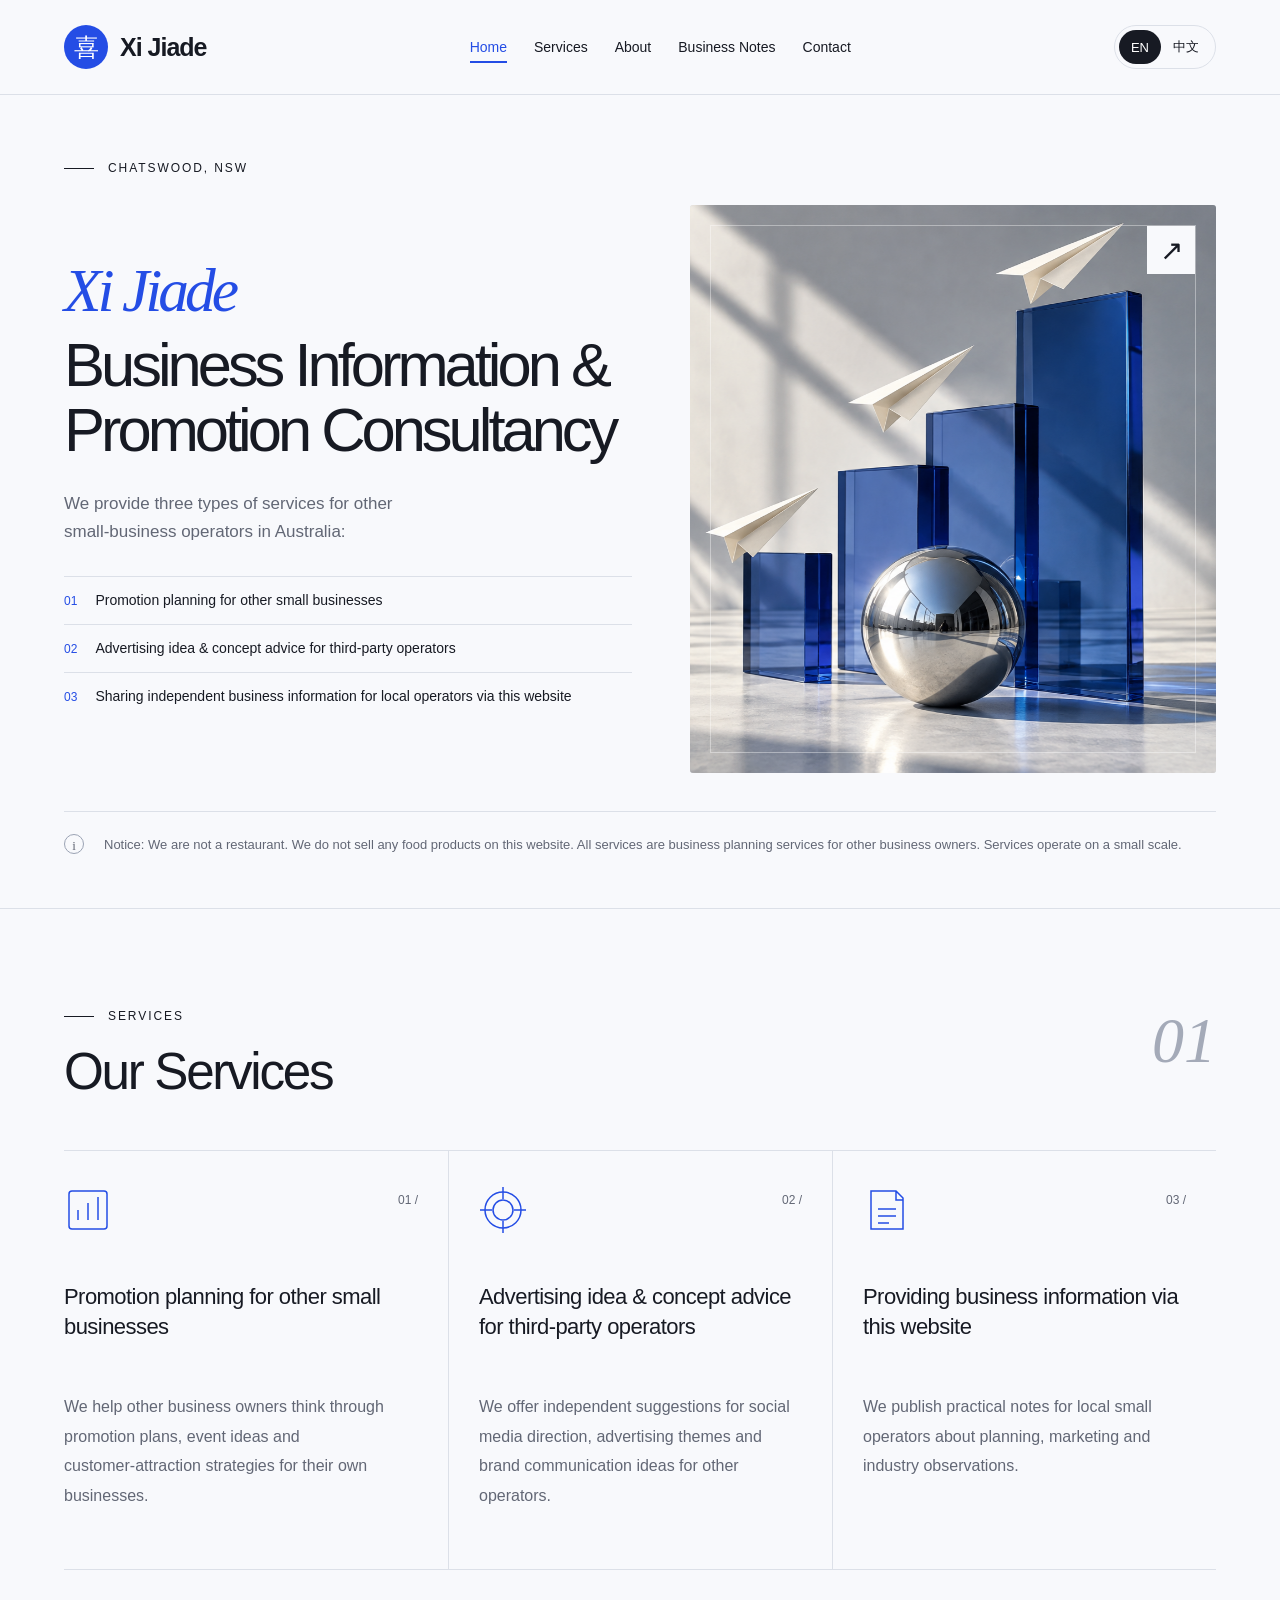
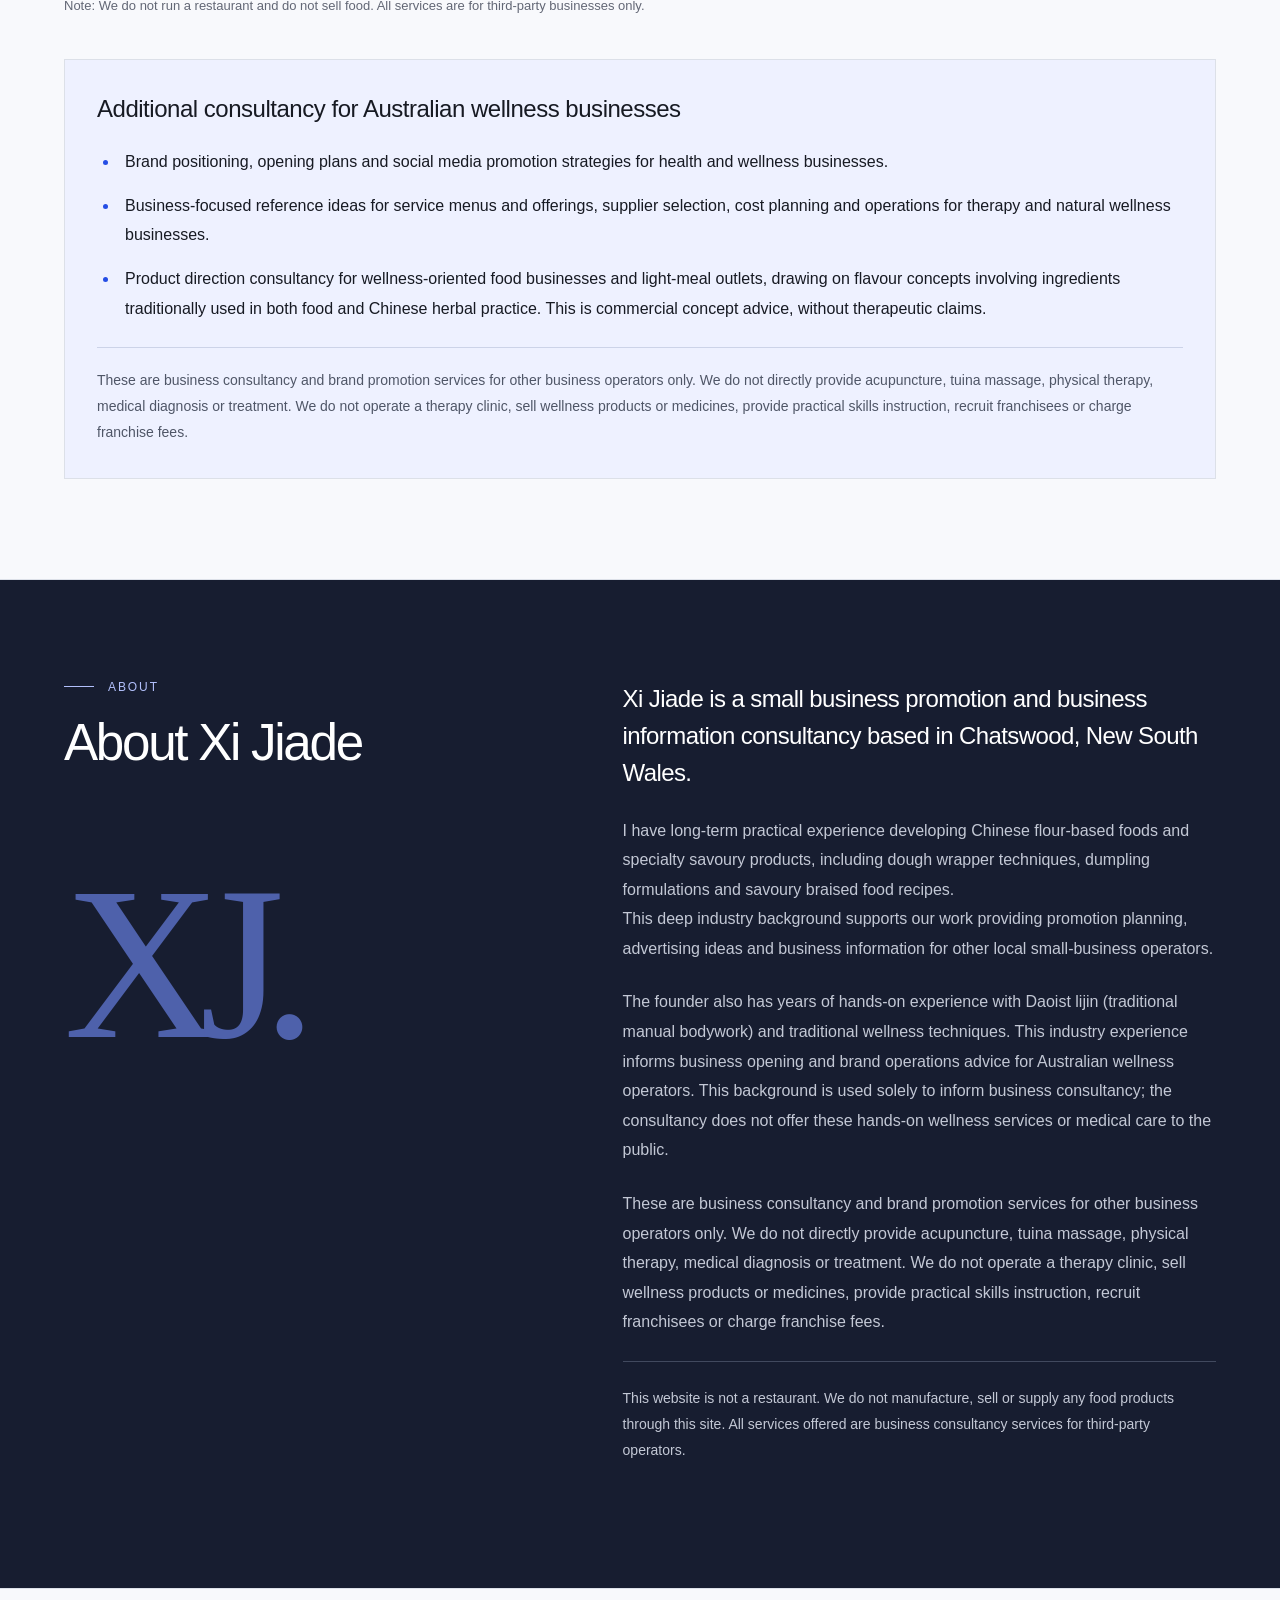
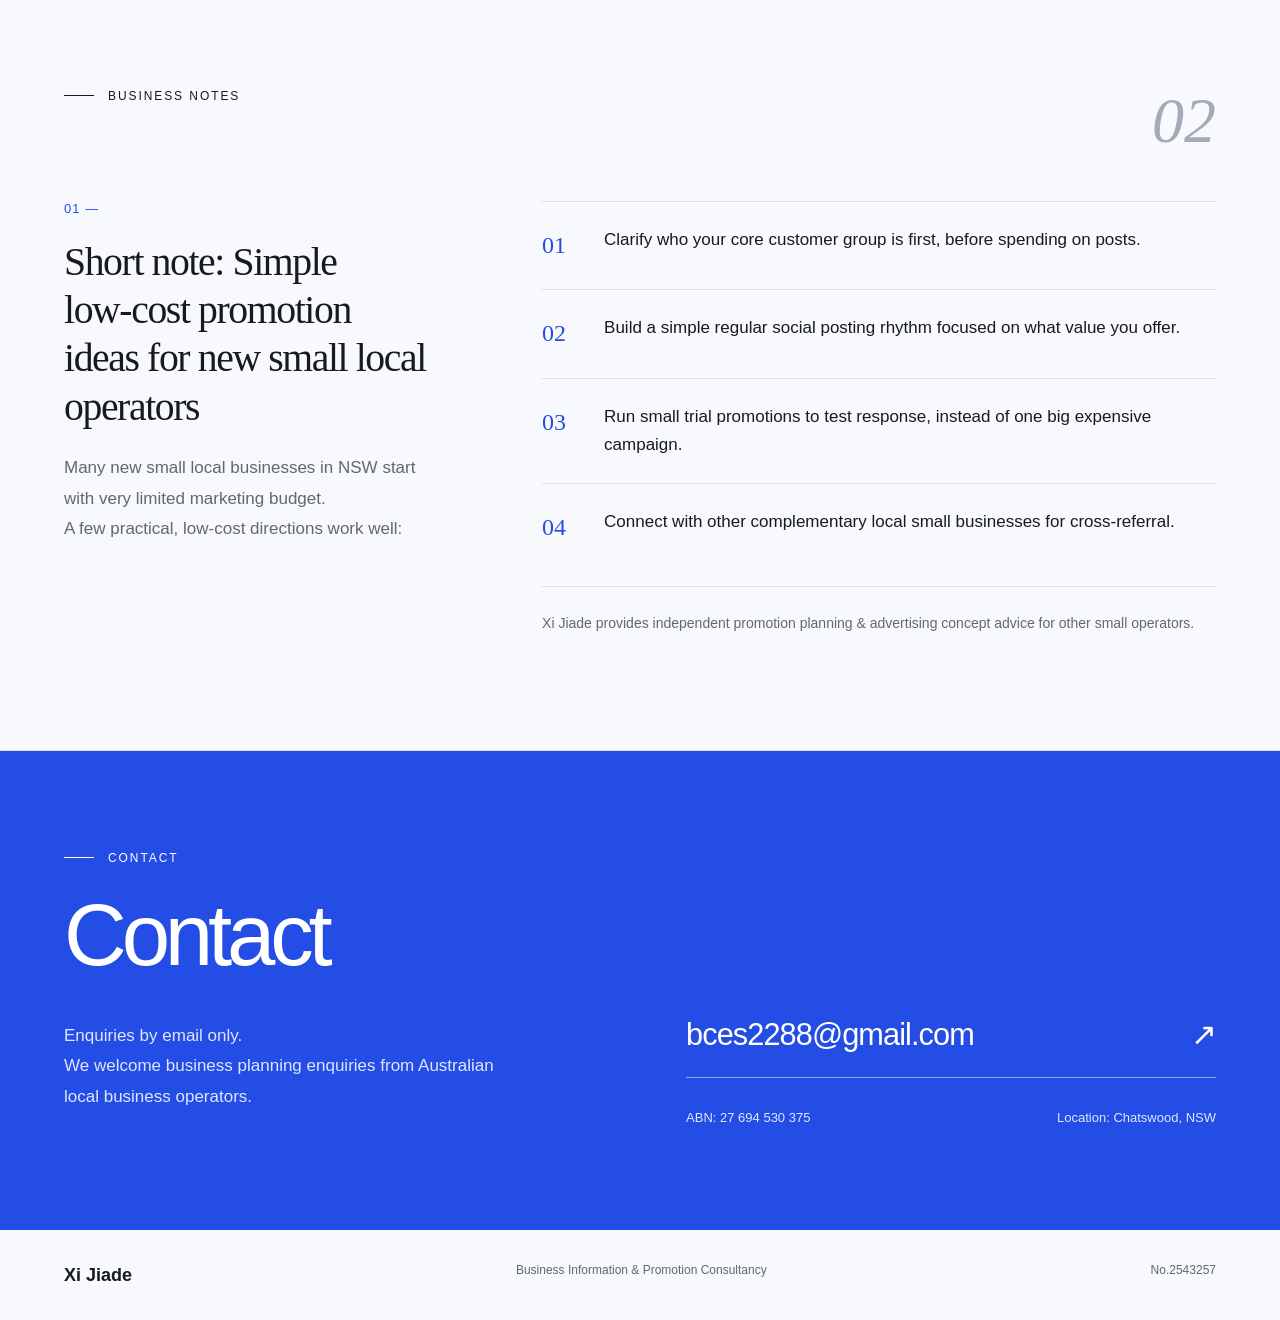
==== index.html @ ca422841 "update" ====
<!DOCTYPE html>
<!-- Image generated with the built-in imagegen tool. Final prompt: Use case: stylized-concept. Asset type: editorial hero image for an independent small-business promotion and information consultancy website. Create a sophisticated photorealistic architectural still life of tall translucent cobalt-blue glass rectangular panels, one polished chrome sphere and ivory paper planes forming a sculptural ascending composition on a light cool-gray studio floor. Strong directional afternoon sunlight, soft architectural shadows, tactile paper, crisp glass refractions. Restrained cobalt, silver and white palette. Landscape 3:2 composition, sculpture concentrated centrally with generous breathing room. Premium contemporary design consultancy editorial photography. No words, lettering, logos, food, kitchen items, people, charts, or interface elements. -->
<html lang="en"><head><meta charset="UTF-8"><meta name="viewport" content="width=device-width, initial-scale=1"><meta name="theme-color" content="#244de5"><meta name="description" content="Xi Jiade Business Information & Promotion Consultancy"><title>喜家德｜Business Information & Promotion Consultancy</title><link rel="icon" href="data:image/svg+xml,%3Csvg xmlns='http://www.w3.org/2000/svg' viewBox='0 0 64 64'%3E%3Crect width='64' height='64' rx='14' fill='%23244de5'/%3E%3Cpath d='m18 18 28 28m0-28L18 46' stroke='white' stroke-width='7'/%3E%3C/svg%3E"><style>
:root{--blue:#244de5;--ink:#171a23;--muted:#626775;--line:#dce0e8;--paper:#f8f9fc}*{box-sizing:border-box}html{scroll-behavior:smooth;scroll-padding-top:110px}body{margin:0;background:var(--paper);color:var(--ink);font-family:Arial,'PingFang SC','Microsoft YaHei',sans-serif;-webkit-font-smoothing:antialiased}a{color:inherit;text-decoration:none}button{font:inherit;cursor:pointer}button,a{-webkit-tap-highlight-color:transparent}a:focus-visible,button:focus-visible{outline:3px solid #8199ff;outline-offset:5px}button{color:inherit}::selection{background:#c9d4ff}header{position:sticky;top:0;z-index:20;background:rgba(248,249,252,.94);backdrop-filter:blur(18px);border-bottom:1px solid var(--line)}.nav-wrap{max-width:1440px;margin:auto;min-height:94px;padding:18px 5%;display:flex;align-items:center;justify-content:space-between;gap:24px}.brand{display:flex;align-items:center;gap:12px}.brand-mark{display:grid;place-items:center;width:44px;height:44px;background:var(--blue);color:white;font-size:25px;border-radius:50%;font-family:serif}.brand-name{font-size:25px;letter-spacing:-1px;font-weight:700;white-space:nowrap}.nav-links{display:flex;gap:27px;align-items:center}.nav-links a{font-size:14px;padding:10px 0;position:relative}.nav-links a:after{content:'';height:2px;background:var(--blue);position:absolute;bottom:2px;left:0;width:0;transition:width .25s}.nav-links a:hover:after,.nav-links a[aria-current]:after{width:100%}.nav-links a[aria-current]{color:var(--blue)}.language{display:flex;border:1px solid var(--line);border-radius:30px;padding:4px;flex-shrink:0}.language button{border:0;border-radius:24px;padding:8px 12px;background:transparent;font-size:13px}.language button[aria-pressed=true]{background:var(--ink);color:white}.menu{display:none;background:none;border:1px solid var(--line);border-radius:50%;width:42px;height:42px}.wrap{max-width:1440px;margin:auto;padding:0 5%}.eyebrow{font-size:12px;letter-spacing:.16em;text-transform:uppercase;display:flex;align-items:center;gap:14px}.eyebrow:before{content:'';width:30px;height:1px;background:currentColor}.hero{padding-top:66px;padding-bottom:52px}.hero-grid{display:grid;grid-template-columns:1.08fr 1fr;align-items:center;gap:5%;margin-top:30px}.hero h1{font-size:clamp(40px,4.8vw,72px);line-height:1.06;font-weight:400;letter-spacing:-.065em;margin:0 0 28px}.hero h1 .name{display:block;color:var(--blue);font-family:Georgia,serif;font-style:italic;margin-bottom:8px}.hero-intro{max-width:410px;color:var(--muted);font-size:17px;line-height:1.65}.hero-art{position:relative;overflow:hidden;border-radius:3px;background:#dce1e8;aspect-ratio:1/1.08}.hero-art img{width:100%;height:100%;object-fit:cover;animation:art-in 1.5s ease-out both}.art-corner{position:absolute;inset:20px;pointer-events:none;border:1px solid #ffffff60}.art-corner:after{content:'↗';position:absolute;right:0;top:0;background:var(--paper);width:48px;height:48px;display:grid;place-items:center;font-size:28px}.hero-list{padding:0;margin:30px 0 0;list-style:none;counter-reset:services}.hero-list li{counter-increment:services;padding:13px 0;display:flex;gap:18px;align-items:baseline;border-top:1px solid var(--line);font-size:14px;line-height:1.5}.hero-list li:before{content:'0' counter(services);font-size:12px;color:var(--blue)}.notice{margin-top:38px;display:grid;grid-template-columns:28px 1fr;gap:12px;border-top:1px solid var(--line);padding-top:22px;color:var(--muted);font-size:13px;line-height:1.7}.notice-icon{border:1px solid #9ba3b4;border-radius:50%;width:20px;height:20px;display:grid;place-items:center;font-family:Georgia,serif}.notice p{margin:0}.section{padding-top:100px;padding-bottom:100px;border-top:1px solid var(--line)}.section-heading{display:flex;justify-content:space-between;align-items:flex-start;gap:30px;margin-bottom:48px}h2{font-size:clamp(36px,4vw,58px);font-weight:400;letter-spacing:-.045em;line-height:1.15;margin:20px 0 0}.section-number{color:#a4aab8;font-family:Georgia,serif;font-size:64px;font-style:italic;line-height:1}.services-grid{display:grid;grid-template-columns:repeat(3,1fr);border-top:1px solid var(--line);border-bottom:1px solid var(--line)}.service{padding:35px 30px 42px 0;position:relative;transition:background .3s,transform .3s}.service+.service{padding-left:30px;border-left:1px solid var(--line)}.service:hover{background:#eef1ff;transform:translateY(-5px)}.service-icon{width:48px;height:48px;color:var(--blue);margin-bottom:44px}.service h3{font-size:22px;line-height:1.35;letter-spacing:-.025em;font-weight:400;min-height:88px;margin:0 0 22px}.service p,.body-copy p{font-size:16px;line-height:1.85;color:var(--muted)}.service-index{position:absolute;right:30px;top:42px;font-size:12px;color:var(--muted)}.service-note{font-size:13px;line-height:1.7;color:var(--muted);margin:25px 0 0}.about{background:#171d30;color:white;overflow:hidden;position:relative}.about .wrap{position:relative}.about-grid{display:grid;grid-template-columns:.85fr 1.2fr;gap:12%}.about .eyebrow{color:#b2c0fb}.about .body-copy p{color:#c3c8d5;margin:0 0 24px}.about .body-copy p:first-child{font-size:24px;line-height:1.55;color:white;letter-spacing:-.025em}.about .section-number{color:#566180}.about-emblem{font-family:Georgia,serif;font-size:clamp(100px,17vw,240px);letter-spacing:-.1em;color:#738ffe;line-height:1.2;margin-top:60px;opacity:.6}.research{padding:24px;border:1px solid #48516c;margin:28px 0}.research ul{padding-left:20px;color:#d4daeb;line-height:2;font-size:16px}.research p{font-size:16px!important}.about .body-copy .disclaimer{font-size:14px;border-top:1px solid #41495e;padding-top:24px}.notes-grid{display:grid;grid-template-columns:.7fr 1.3fr;gap:10%}.note-label{color:var(--blue);font-size:13px;letter-spacing:.08em}.note-title{font-family:Georgia,'Songti SC',serif;font-size:clamp(30px,3.1vw,46px);line-height:1.22;letter-spacing:-.035em;margin:22px 0}.notes-intro{font-size:17px;line-height:1.8;color:var(--muted)}.steps{list-style:none;margin:0;padding:0;counter-reset:steps}.steps li{counter-increment:steps;display:grid;grid-template-columns:42px 1fr;gap:20px;padding:24px 0;border-top:1px solid var(--line);font-size:17px;line-height:1.65}.steps li:before{content:'0' counter(steps);font-family:Georgia,serif;color:var(--blue);font-size:24px}.note-end{font-size:14px;line-height:1.8;color:var(--muted);border-top:1px solid var(--line);padding-top:24px}.contact{background:var(--blue);color:white}.contact-grid{display:grid;grid-template-columns:1fr 1fr;gap:8%;align-items:end}.contact h2{font-size:clamp(50px,6.8vw,98px);letter-spacing:-.06em;margin-bottom:36px}.contact p{line-height:1.8;font-size:17px;max-width:450px;color:#e0e6ff}.email{display:flex;align-items:center;justify-content:space-between;gap:12px;border-bottom:1px solid #ffffff80;padding:24px 0;font-size:clamp(20px,2.4vw,35px);letter-spacing:-.03em}.email span{transition:transform .3s}.email:hover span{transform:translate(5px,-5px)}.contact-meta{display:flex;justify-content:space-between;gap:20px;margin-top:28px;font-size:13px;line-height:1.8;color:#e0e6ff}.footer{padding:30px 5%;max-width:1440px;margin:auto;display:flex;justify-content:space-between;gap:22px;font-size:12px;line-height:1.7;color:var(--muted)}.footer-brand{font-size:18px;font-weight:600;color:var(--ink)}.reveal{transition:opacity .8s,transform .8s}.reveal.pending{opacity:0;transform:translateY(25px)}[hidden]{display:none!important}.scroll-progress{position:fixed;top:0;left:0;height:3px;background:var(--blue);width:0;z-index:30}.zh h1{letter-spacing:-.04em;line-height:1.25}.zh h1 .name{font-family:inherit;font-style:normal}.zh .hero h1{font-size:clamp(38px,4.2vw,61px)}.zh h2{letter-spacing:0}.zh .service h3{min-height:60px}.zh .note-title{line-height:1.5}.zh .body-copy{line-height:2}@keyframes art-in{from{transform:scale(1.08);opacity:0}to{transform:scale(1);opacity:1}}@media(min-width:1500px){.hero{padding-top:80px}}@media(max-width:1000px){.nav-links{gap:16px}.nav-wrap{gap:15px}.hero-grid{gap:4%}.hero h1{font-size:48px}.service{padding-right:20px}.service+.service{padding-left:20px}.service h3{font-size:20px}.about-grid{gap:7%}.notes-grid{gap:6%}}@media(max-width:760px){html{scroll-padding-top:92px}.nav-wrap{min-height:78px;padding:16px 6%;gap:12px}.brand{margin-right:auto}.brand-name{font-size:22px}.brand-mark{width:36px;height:36px;font-size:22px}.menu{display:block}.nav-links{display:none;position:absolute;top:77px;left:0;right:0;background:var(--paper);padding:20px 6%;border-bottom:1px solid var(--line);flex-direction:column;align-items:stretch;gap:5px}.nav-links.open{display:flex}.nav-links a{font-size:17px;padding:12px 0}.language button{padding:7px 10px}.wrap{padding-left:6%;padding-right:6%}.hero{padding-top:38px}.hero-grid{grid-template-columns:1fr;gap:32px;margin-top:26px}.hero h1{font-size:clamp(40px,8.8vw,62px);max-width:600px}.hero-intro{max-width:100%}.hero-art{aspect-ratio:1.35}.hero-list{margin-top:24px}.notice{margin-top:25px}.section{padding-top:64px;padding-bottom:64px}.section-heading{margin-bottom:32px}.section-number{font-size:46px}.services-grid{grid-template-columns:1fr}.service,.service+.service{padding:26px 0;border-left:0}.service+.service{border-top:1px solid var(--line)}.service-icon{margin-bottom:24px}.service h3{min-height:0!important;margin-bottom:12px;max-width:90%;font-size:23px}.service p{margin-bottom:0}.service-index{right:4px;top:35px}.about-grid,.notes-grid,.contact-grid{grid-template-columns:1fr;gap:32px}.about-emblem{display:none}.about .body-copy p:first-child{font-size:21px}.note-title{max-width:520px}.contact h2{margin-bottom:22px}.contact-meta{flex-wrap:wrap}.email{font-size:clamp(21px,5.8vw,34px)}.footer{padding:24px 6%;flex-wrap:wrap}.zh .hero h1{font-size:clamp(37px,8vw,56px)}}@media(prefers-reduced-motion:reduce){html{scroll-behavior:auto}*,*:before,*:after{animation:none!important;transition:none!important}.reveal.pending{opacity:1;transform:none}}
.wellness-services{margin-top:42px;padding:32px;border:1px solid var(--line);background:#eef1ff}.wellness-services h3{font-size:24px;line-height:1.4;font-weight:400;margin:0 0 22px;letter-spacing:-.02em}.wellness-services ul{padding-left:22px;margin:0}.wellness-services li{font-size:16px;line-height:1.85;padding-left:6px;margin:0 0 14px}.wellness-services li::marker{color:var(--blue)}.wellness-scope{font-size:14px;line-height:1.85;color:#4f5667;border-top:1px solid #ccd3e8;padding-top:20px;margin:24px 0 0}@media(max-width:760px){.wellness-services{padding:24px 20px}.wellness-services h3{font-size:22px}}</style></head><body><div class="scroll-progress" aria-hidden="true"></div><header><div class="nav-wrap"><a class="brand" href="#home" aria-label="Xi Jiade"><span class="brand-mark" aria-hidden="true">喜</span><span class="brand-name" data-en="Xi Jiade" data-zh="喜家德">Xi Jiade</span></a><nav class="nav-links" aria-label="Main navigation"><a href="#home" data-en="Home" data-zh="首页" aria-current="page">Home</a><a href="#services" data-en="Services" data-zh="服务">Services</a><a href="#about" data-en="About" data-zh="关于我们">About</a><a href="#notes" data-en="Business Notes" data-zh="商业随笔">Business Notes</a><a href="#contact" data-en="Contact" data-zh="联系">Contact</a></nav><div class="language" aria-label="Language"><button type="button" data-lang="en" aria-pressed="true">EN</button><button type="button" data-lang="zh" aria-pressed="false">中文</button></div><button class="menu" type="button" aria-label="Menu" aria-expanded="false" aria-controls="main-nav">☰</button></div></header><main>
<section id="home" class="hero wrap"><div class="eyebrow" data-en="Chatswood, NSW" data-zh="新南威尔士州 · Chatswood">Chatswood, NSW</div><div class="hero-grid"><div><h1 data-copy="hero-title"><span class="name">Xi Jiade</span>Business Information &amp; Promotion Consultancy</h1><p class="hero-intro" data-en="We provide three types of services for other small‑business operators in Australia:" data-zh="我们面向澳洲本地商户提供商业咨询、品牌推广与开店运营规划，围绕以下三类服务展开：">We provide three types of services for other small‑business operators in Australia:</p><ol class="hero-list"><li data-en="Promotion planning for other small businesses" data-zh="商业咨询与门店落地规划">Promotion planning for other small businesses</li><li data-en="Advertising idea & concept advice for third‑party operators" data-zh="品牌包装推广与线上引流方案">Advertising idea &amp; concept advice for third‑party operators</li><li data-en="Sharing independent business information for local operators via this website" data-zh="独立商业资讯与供应链选型参考">Sharing independent business information for local operators via this website</li></ol></div><div class="hero-art"><img src="[data-uri]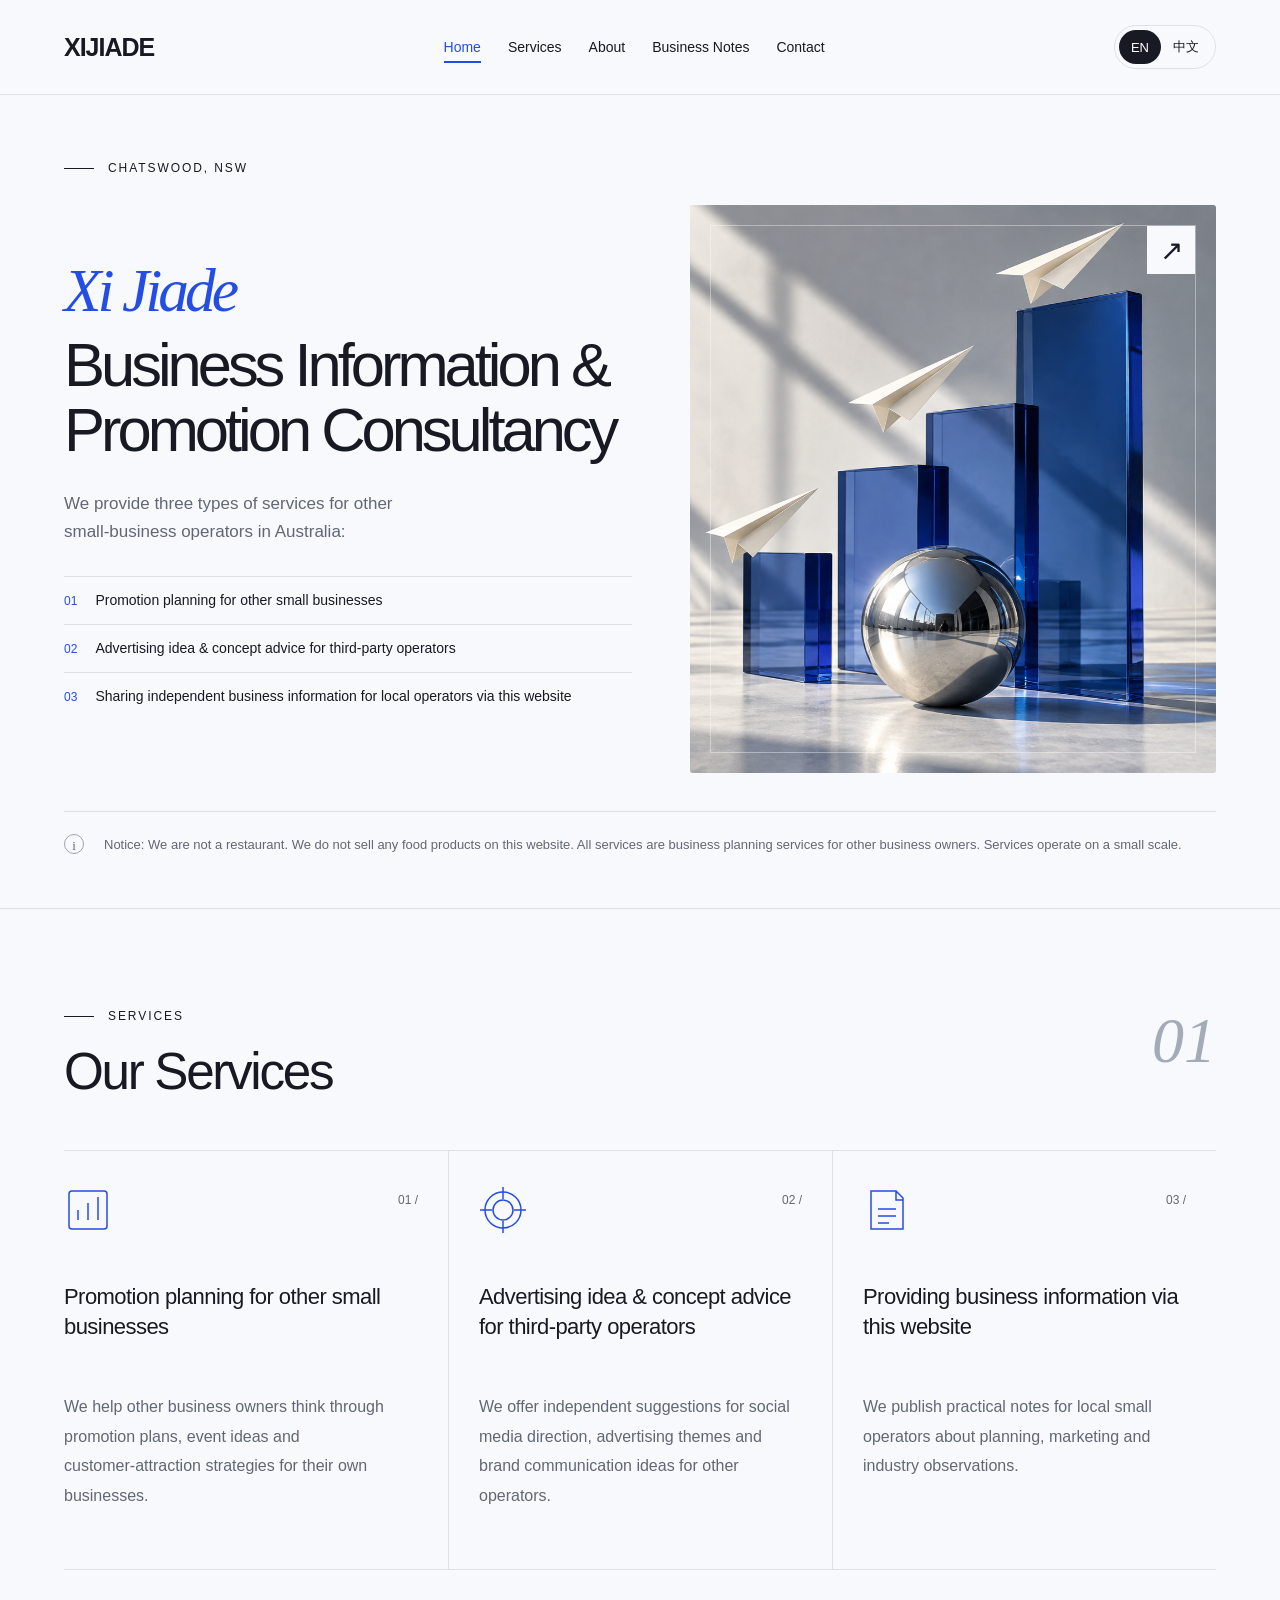
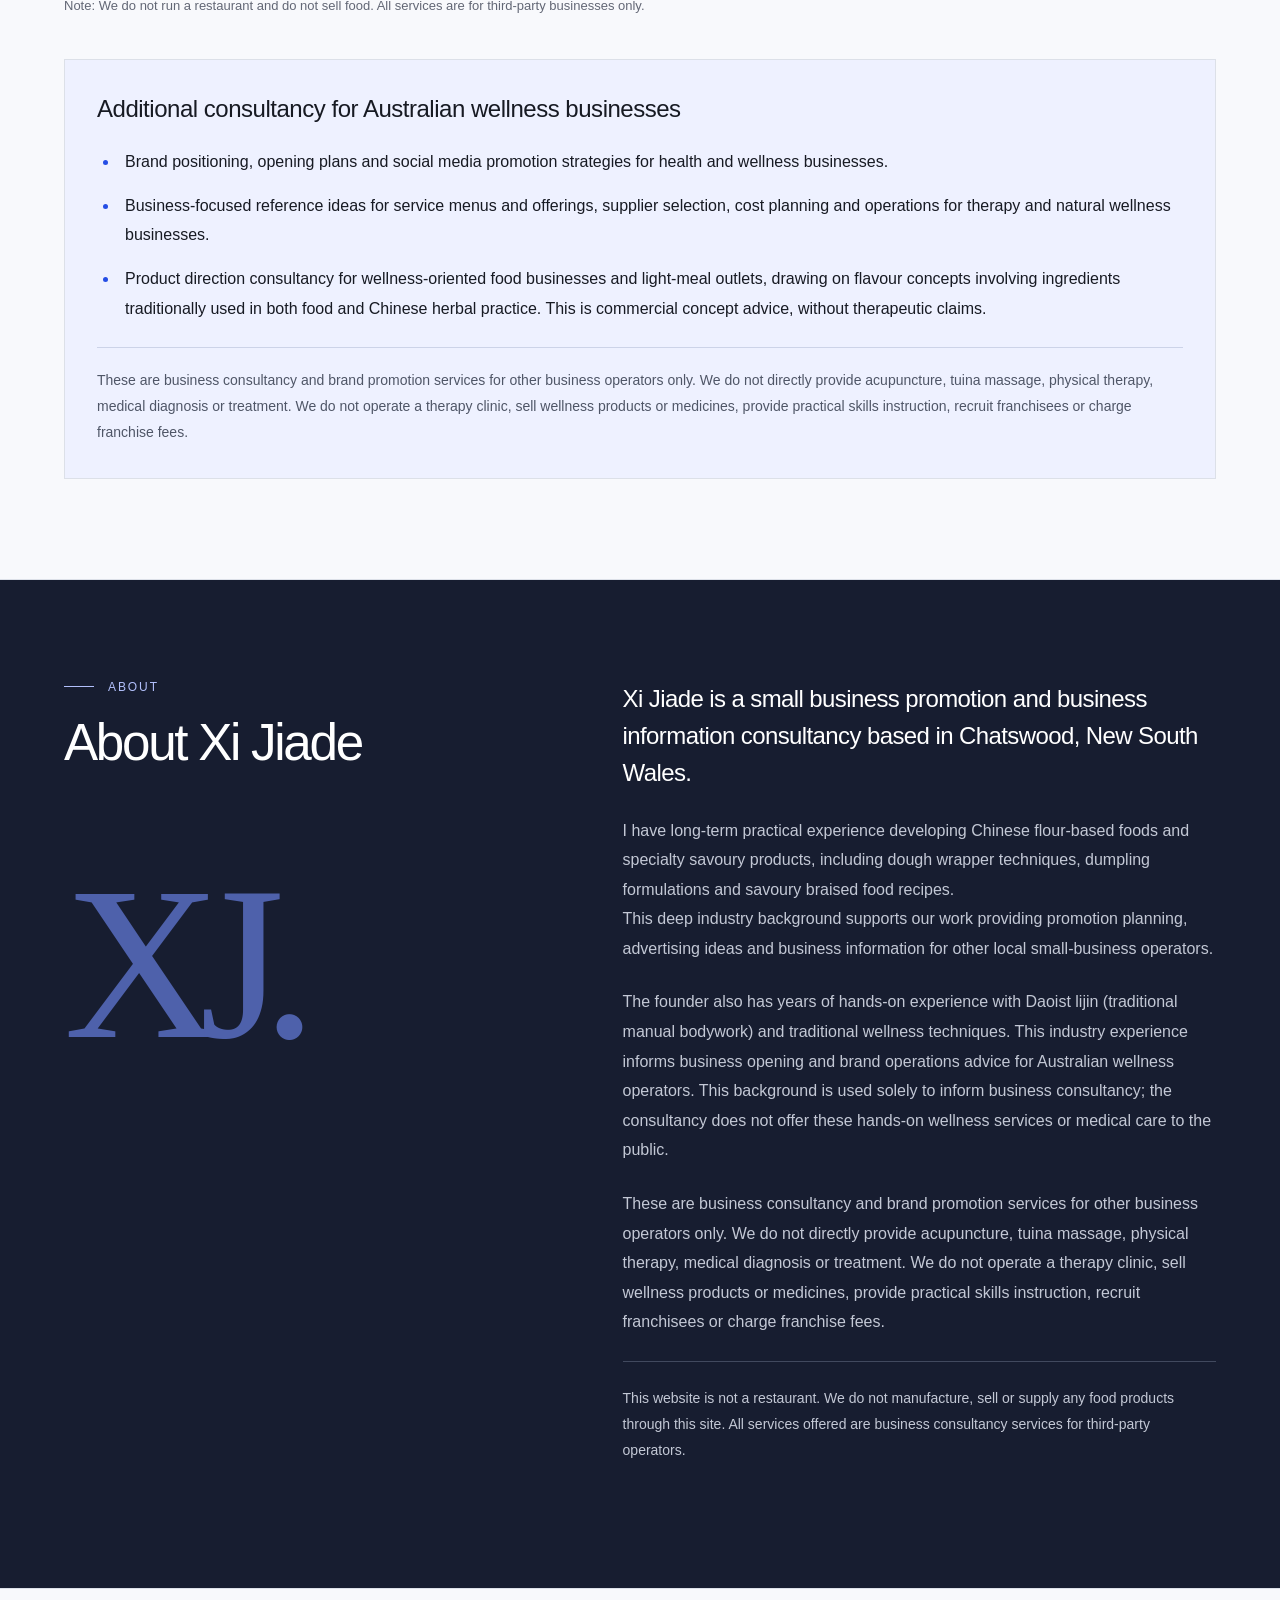
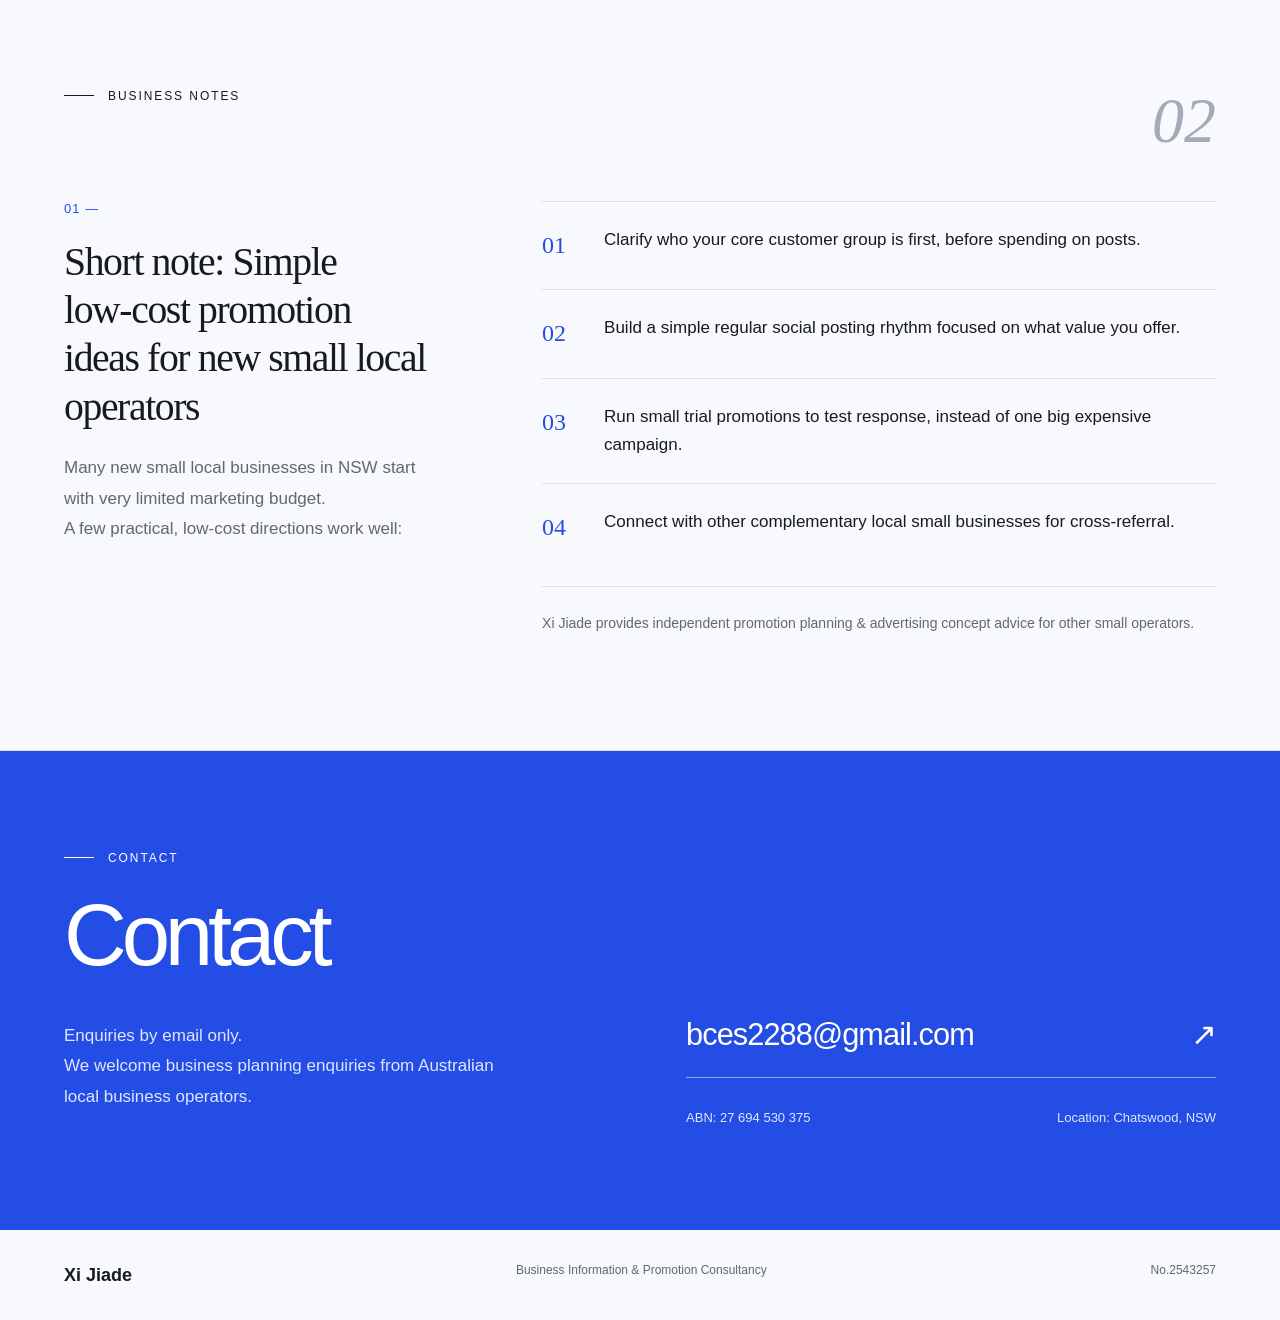
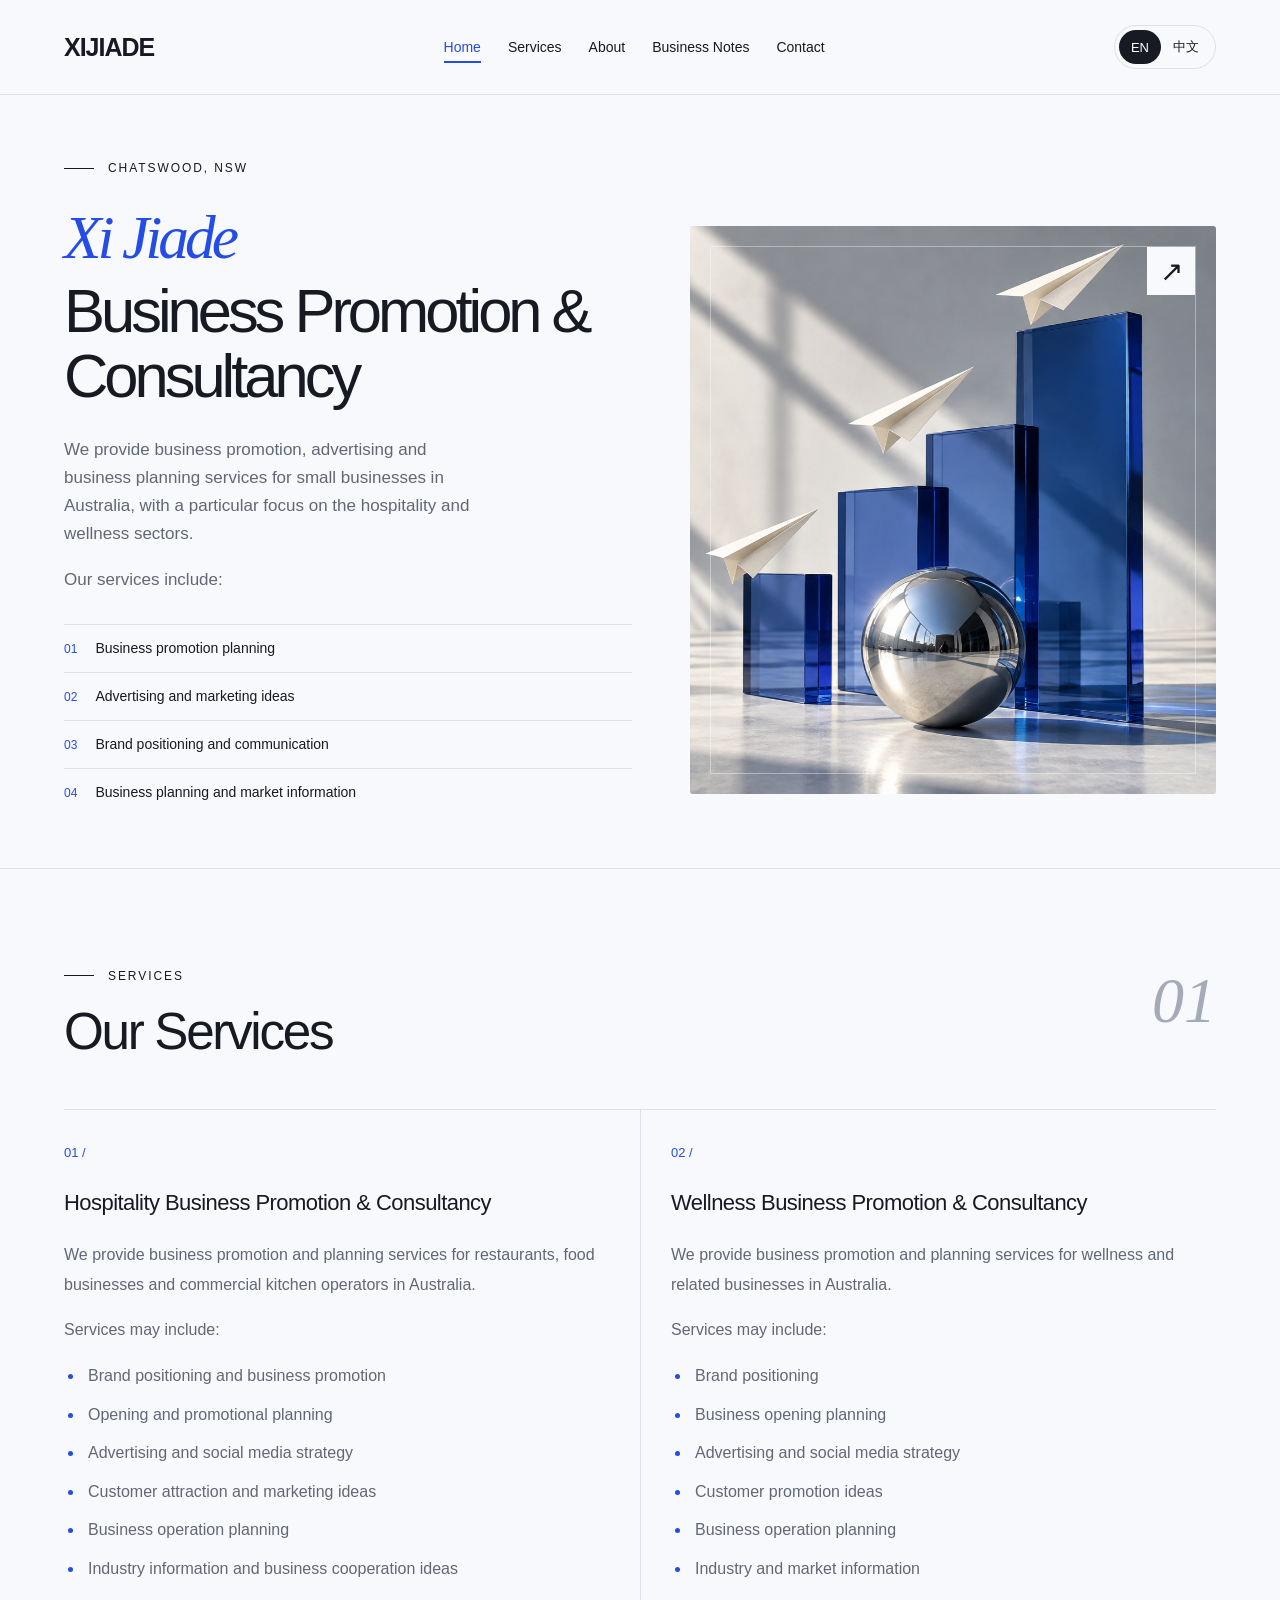
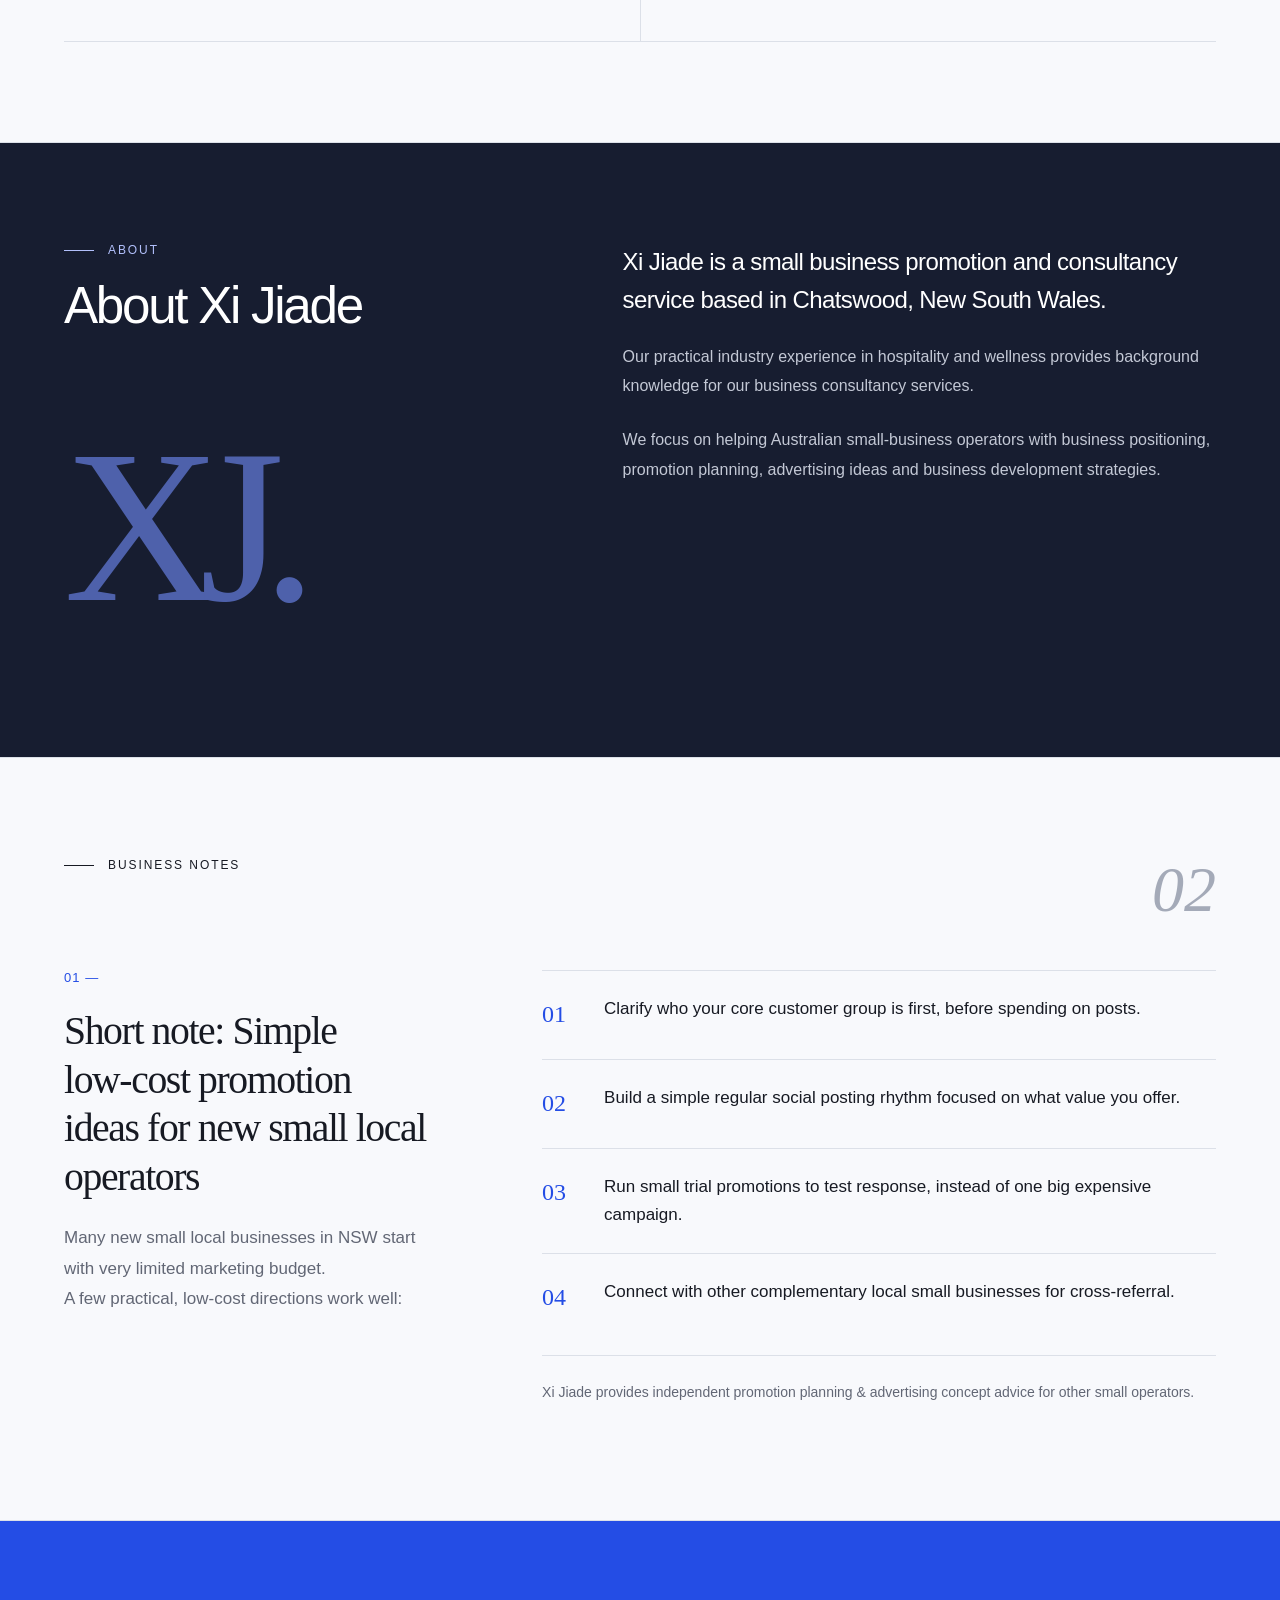
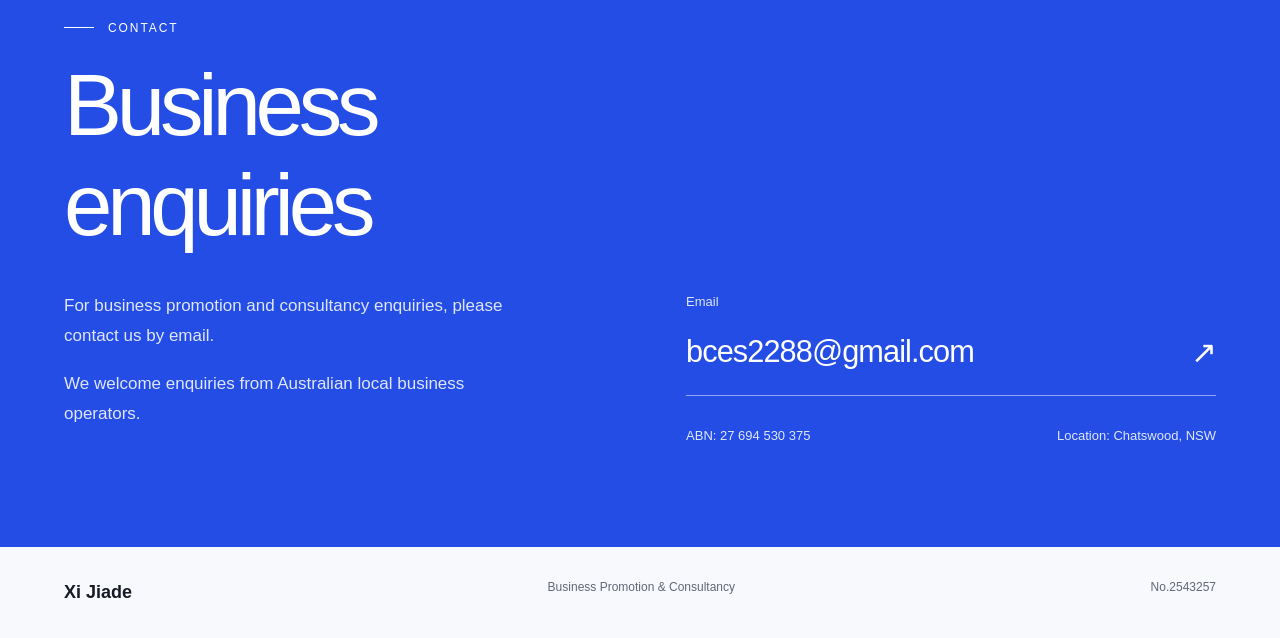
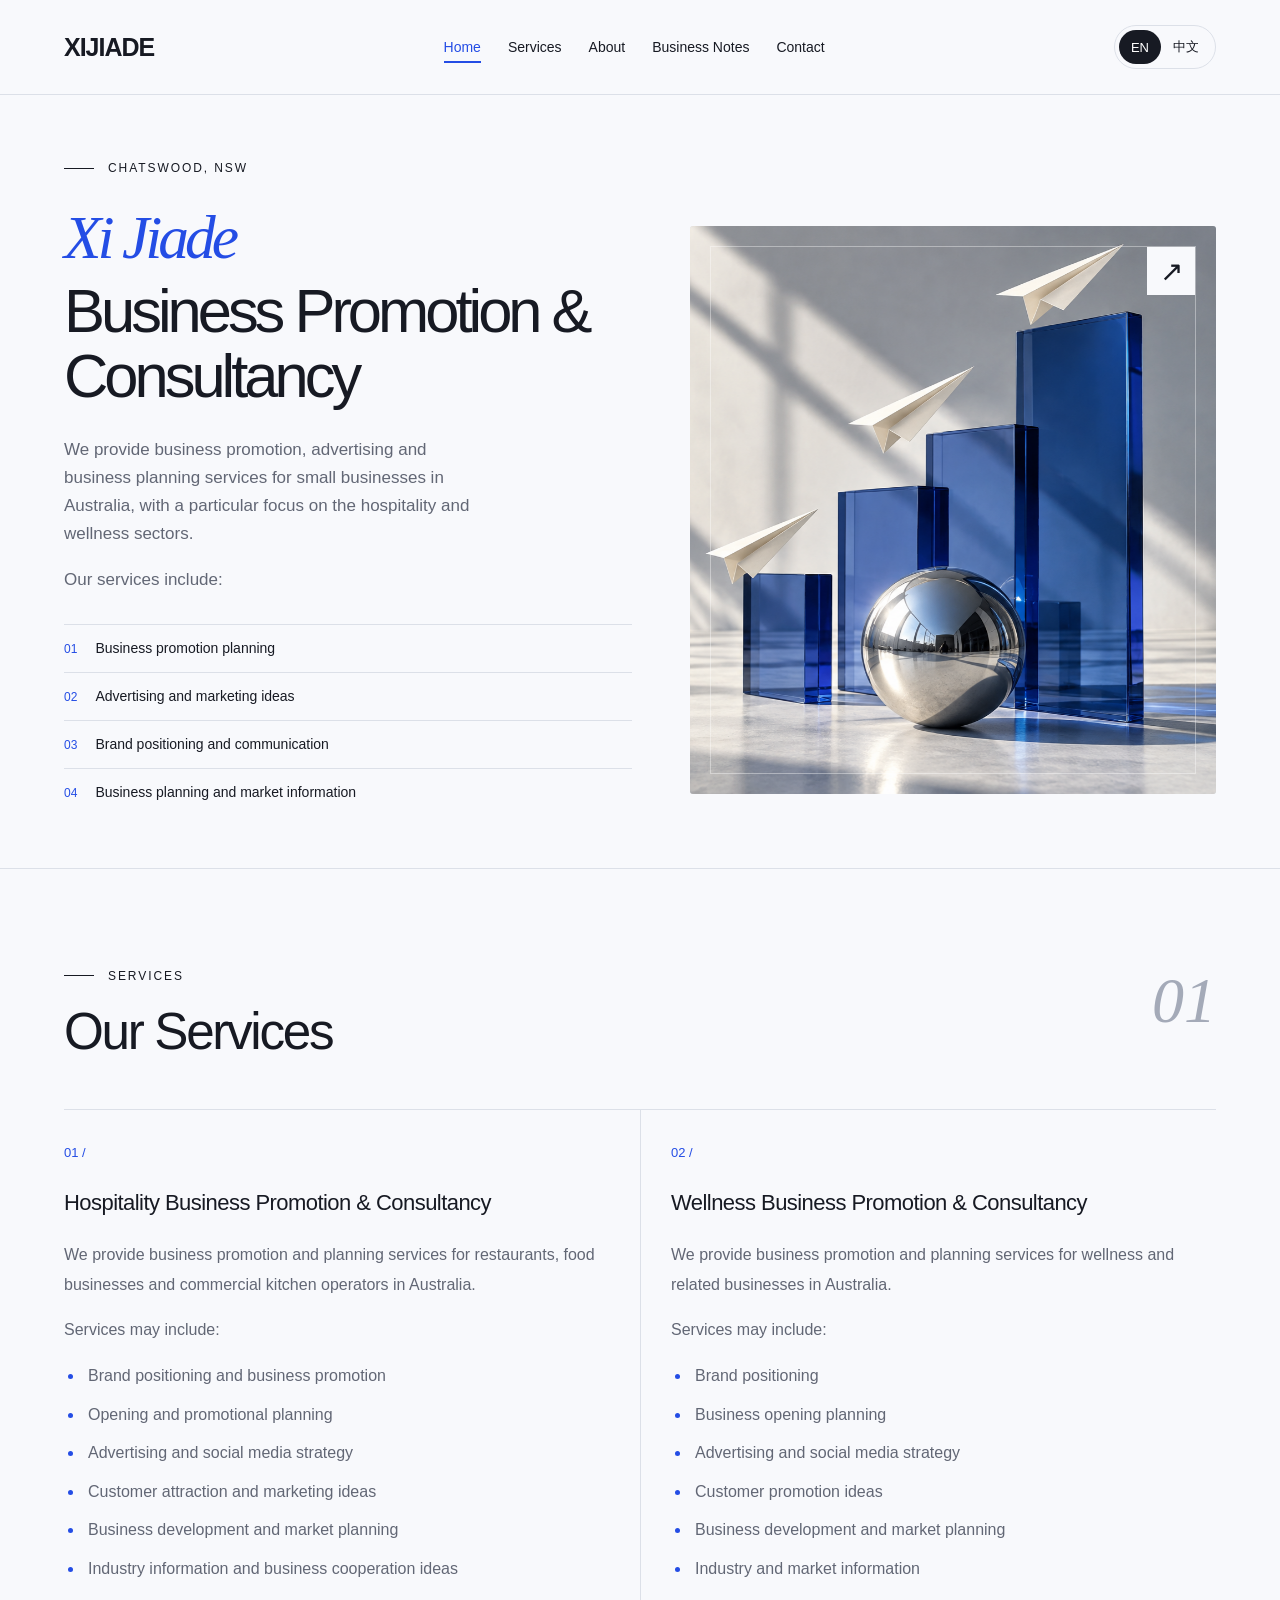
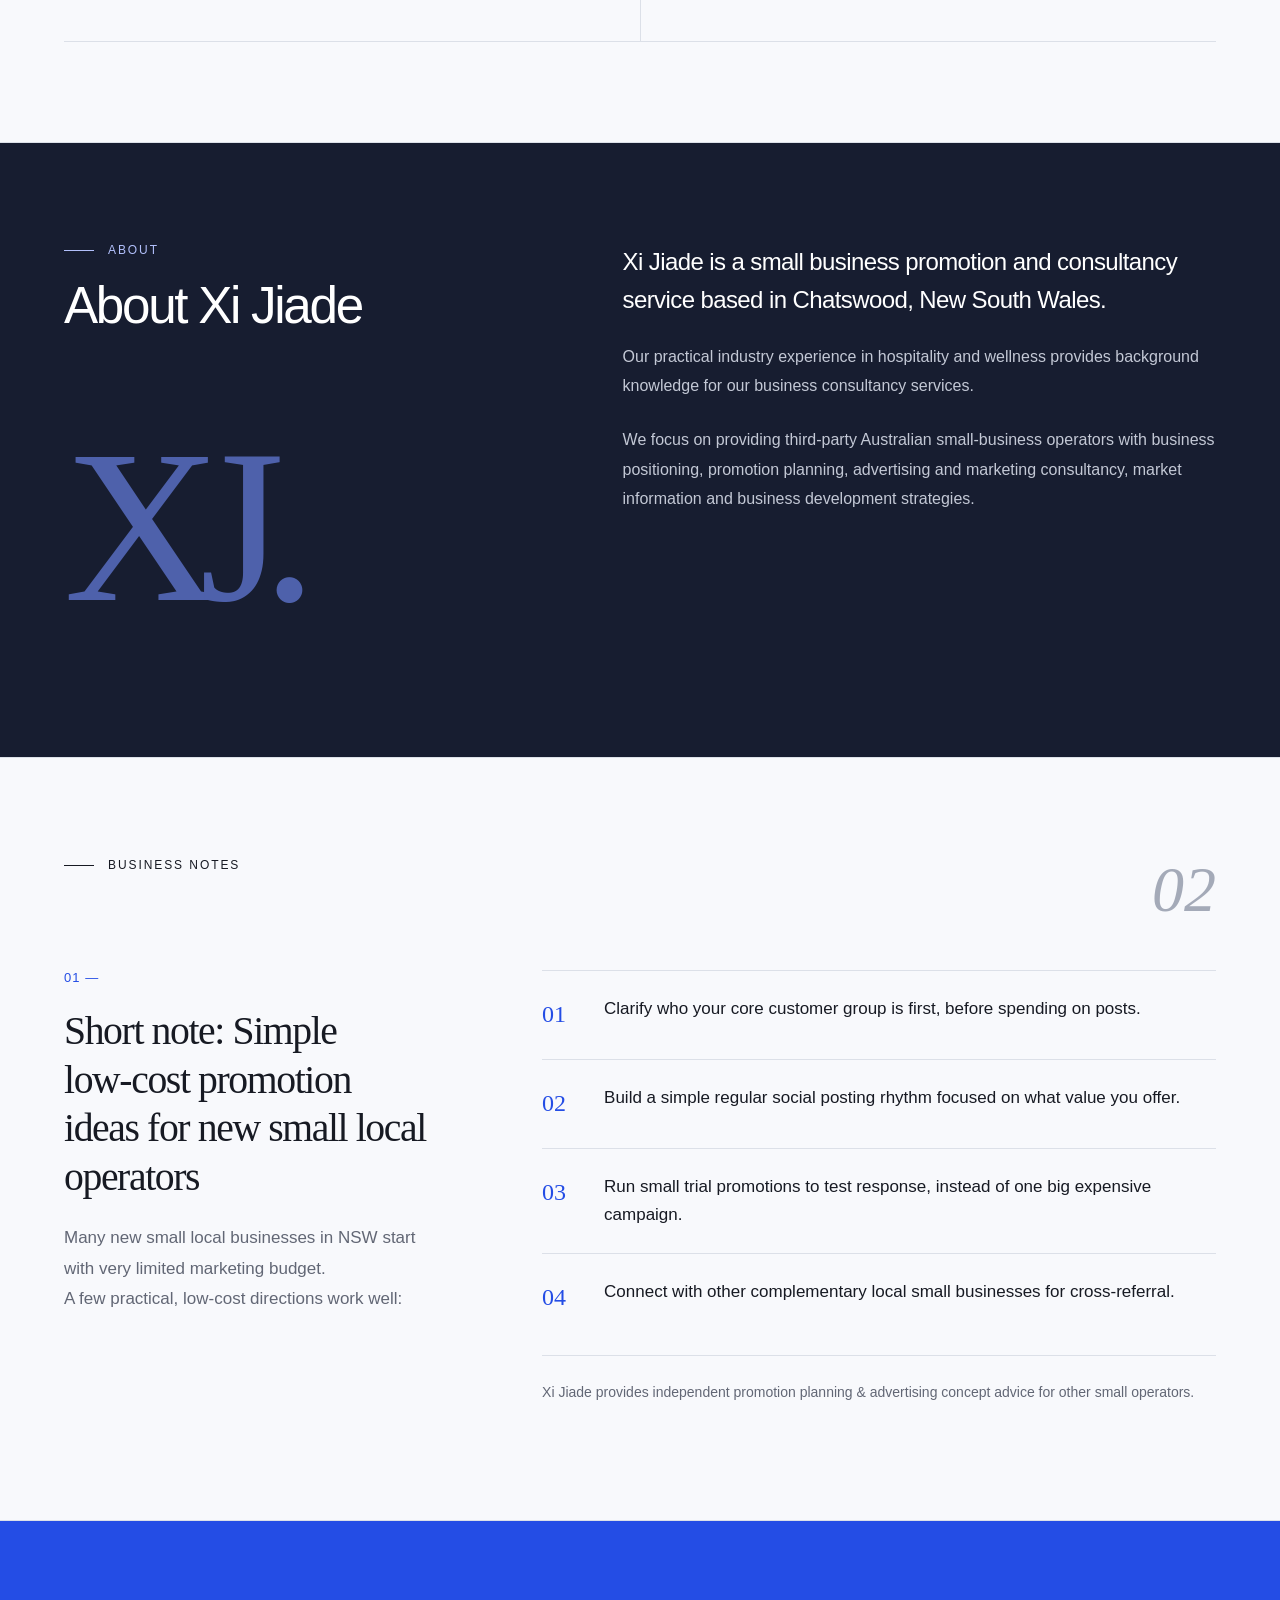
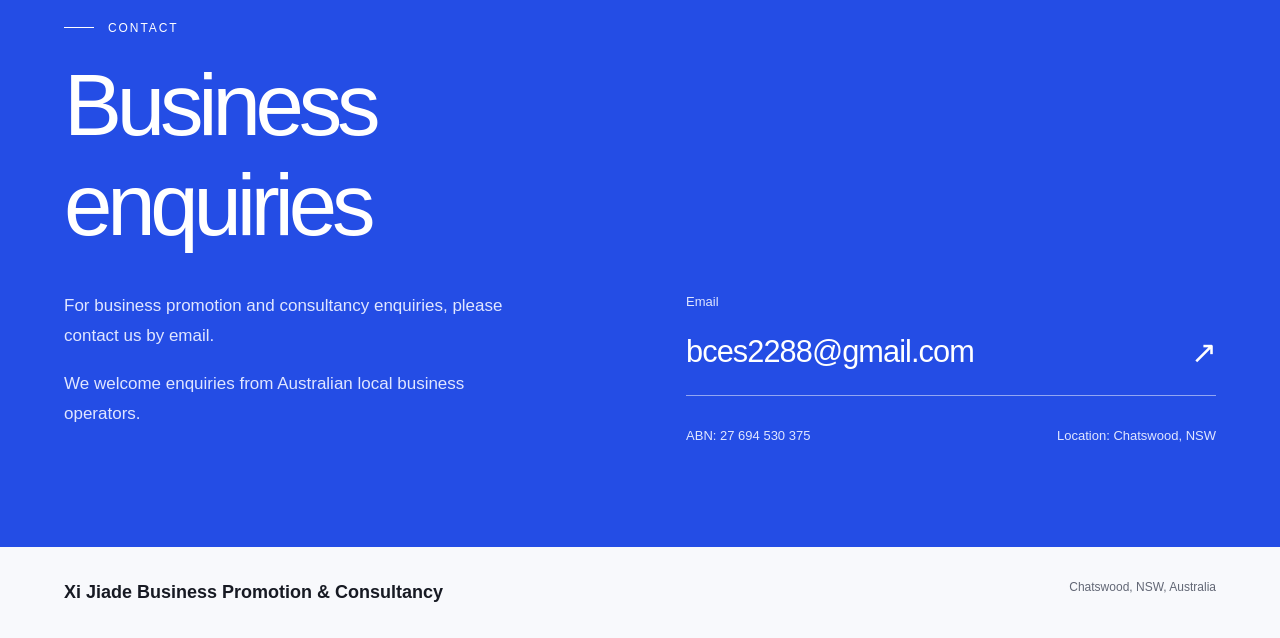
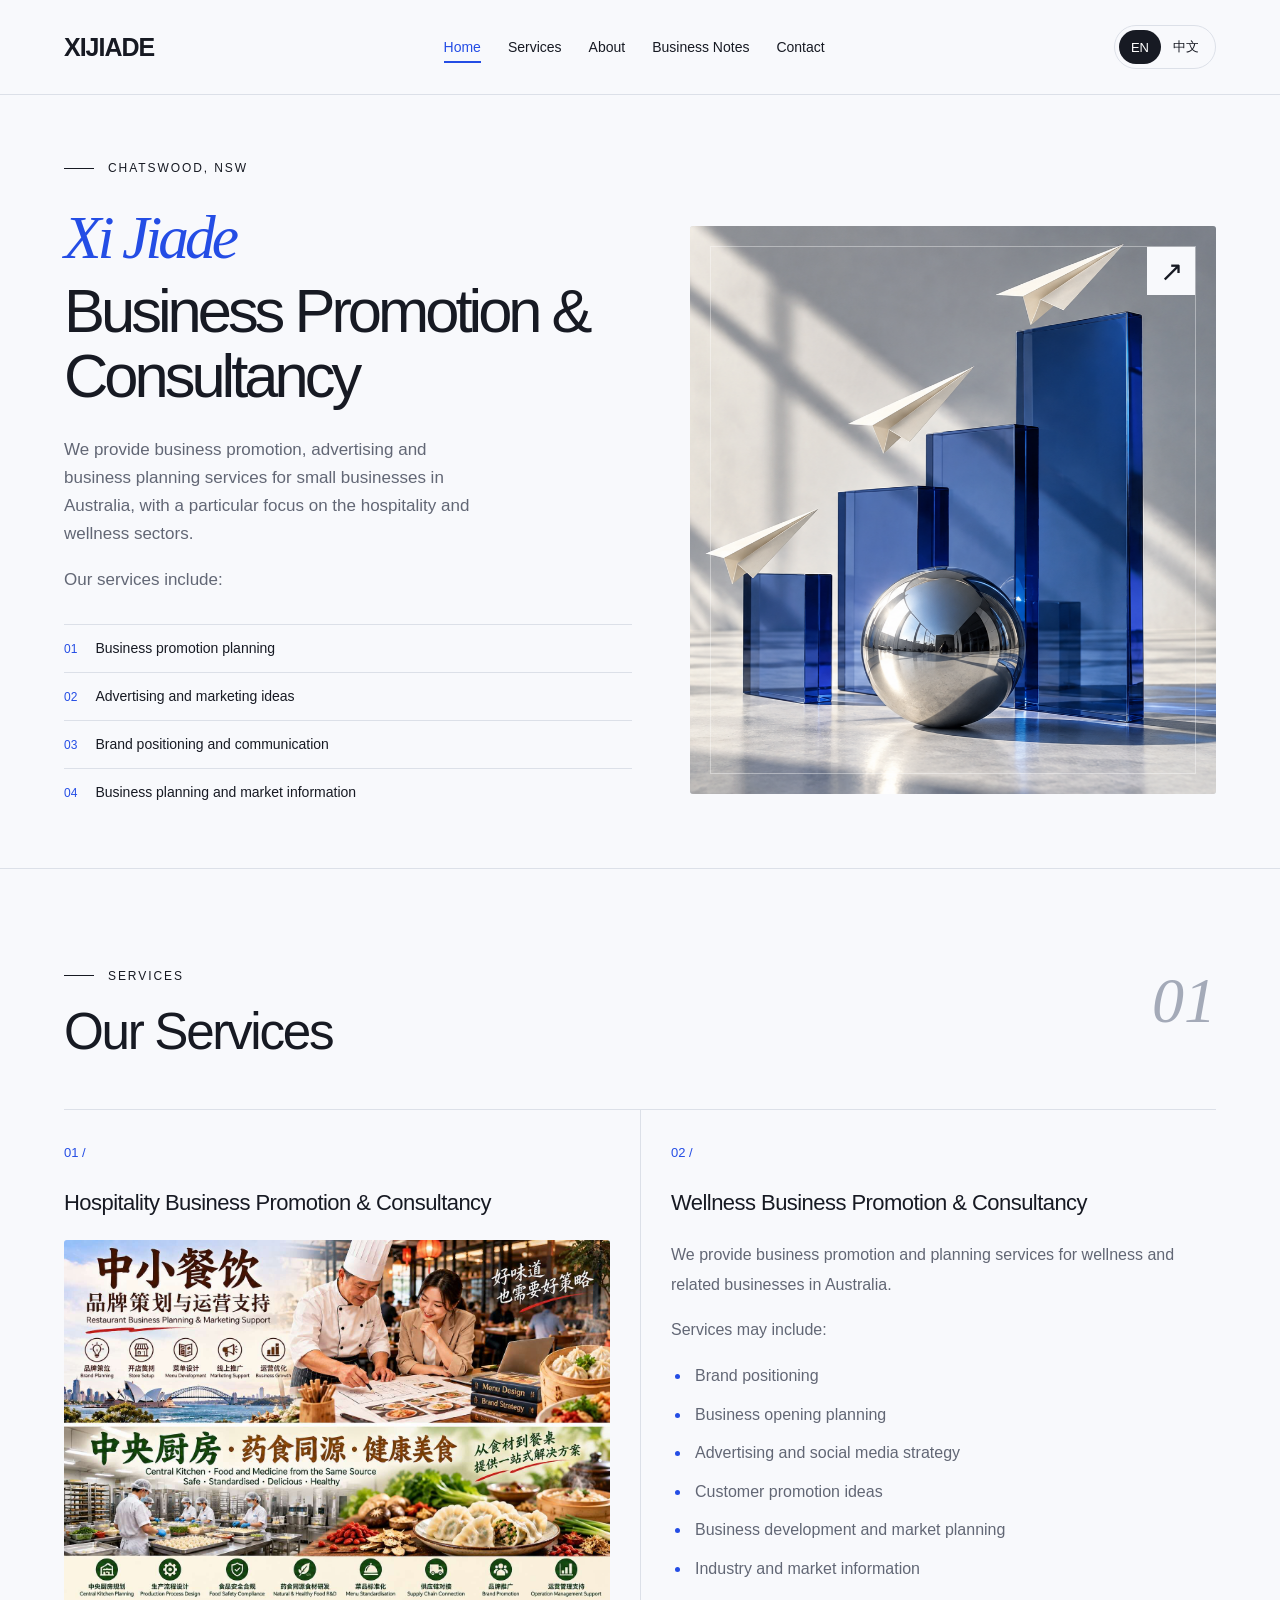
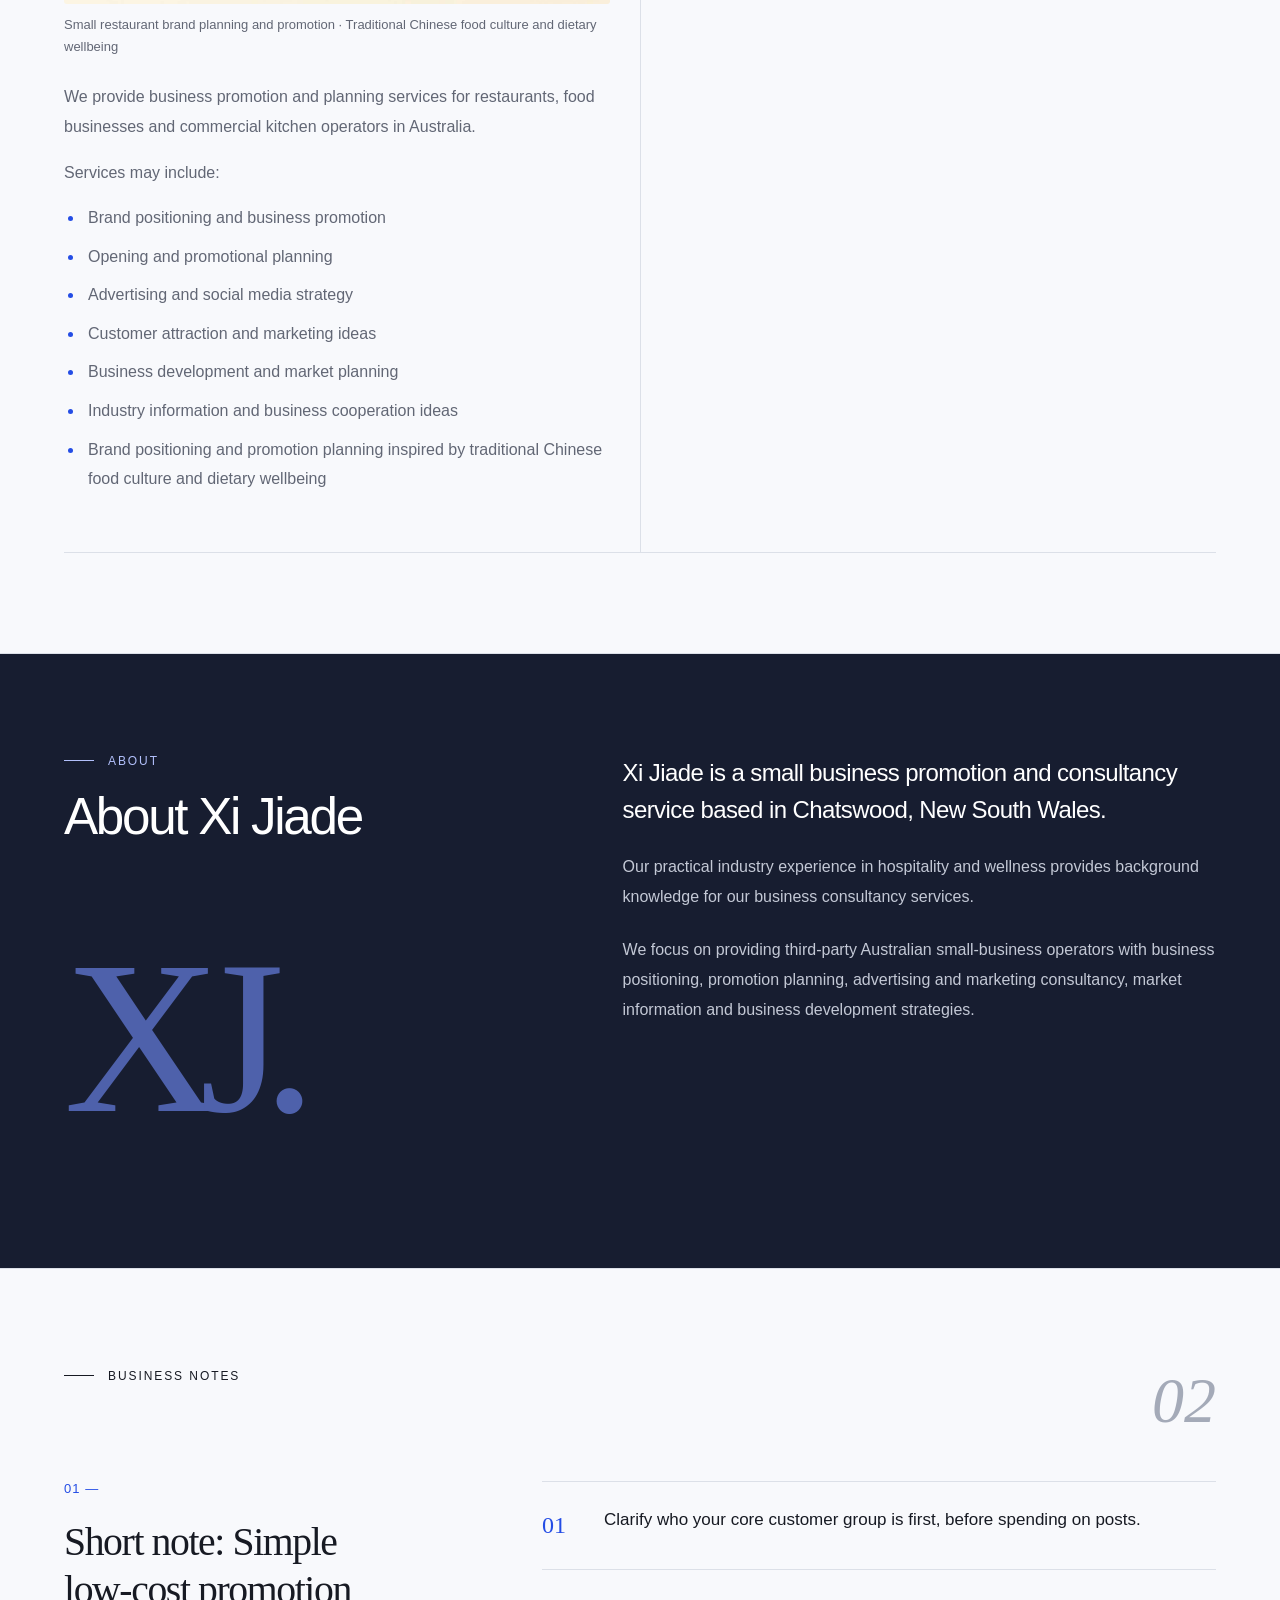
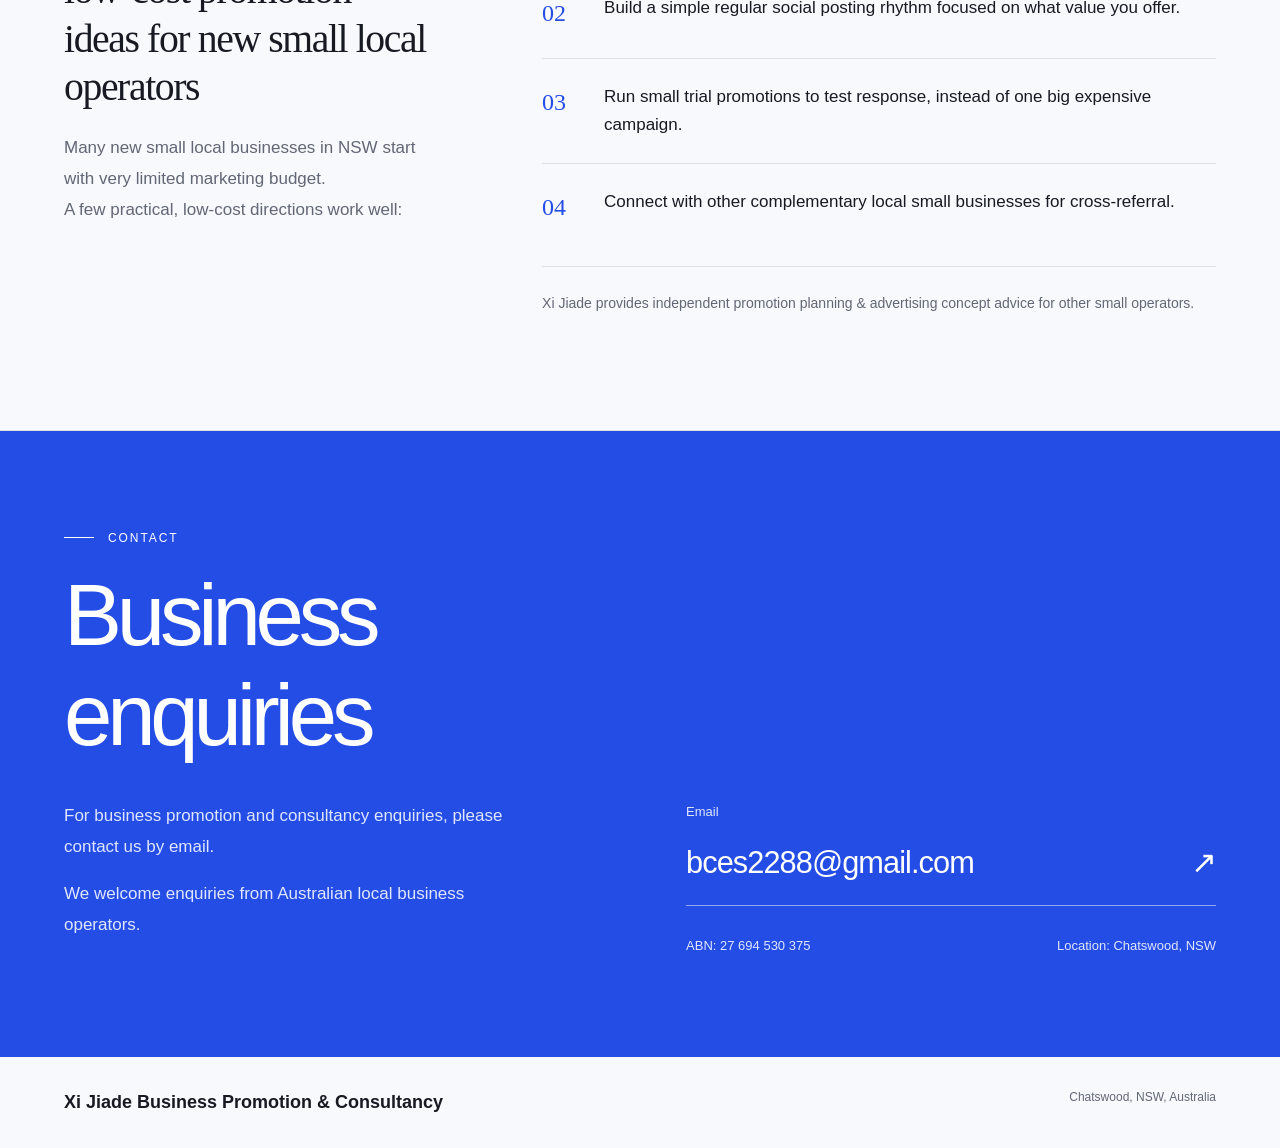
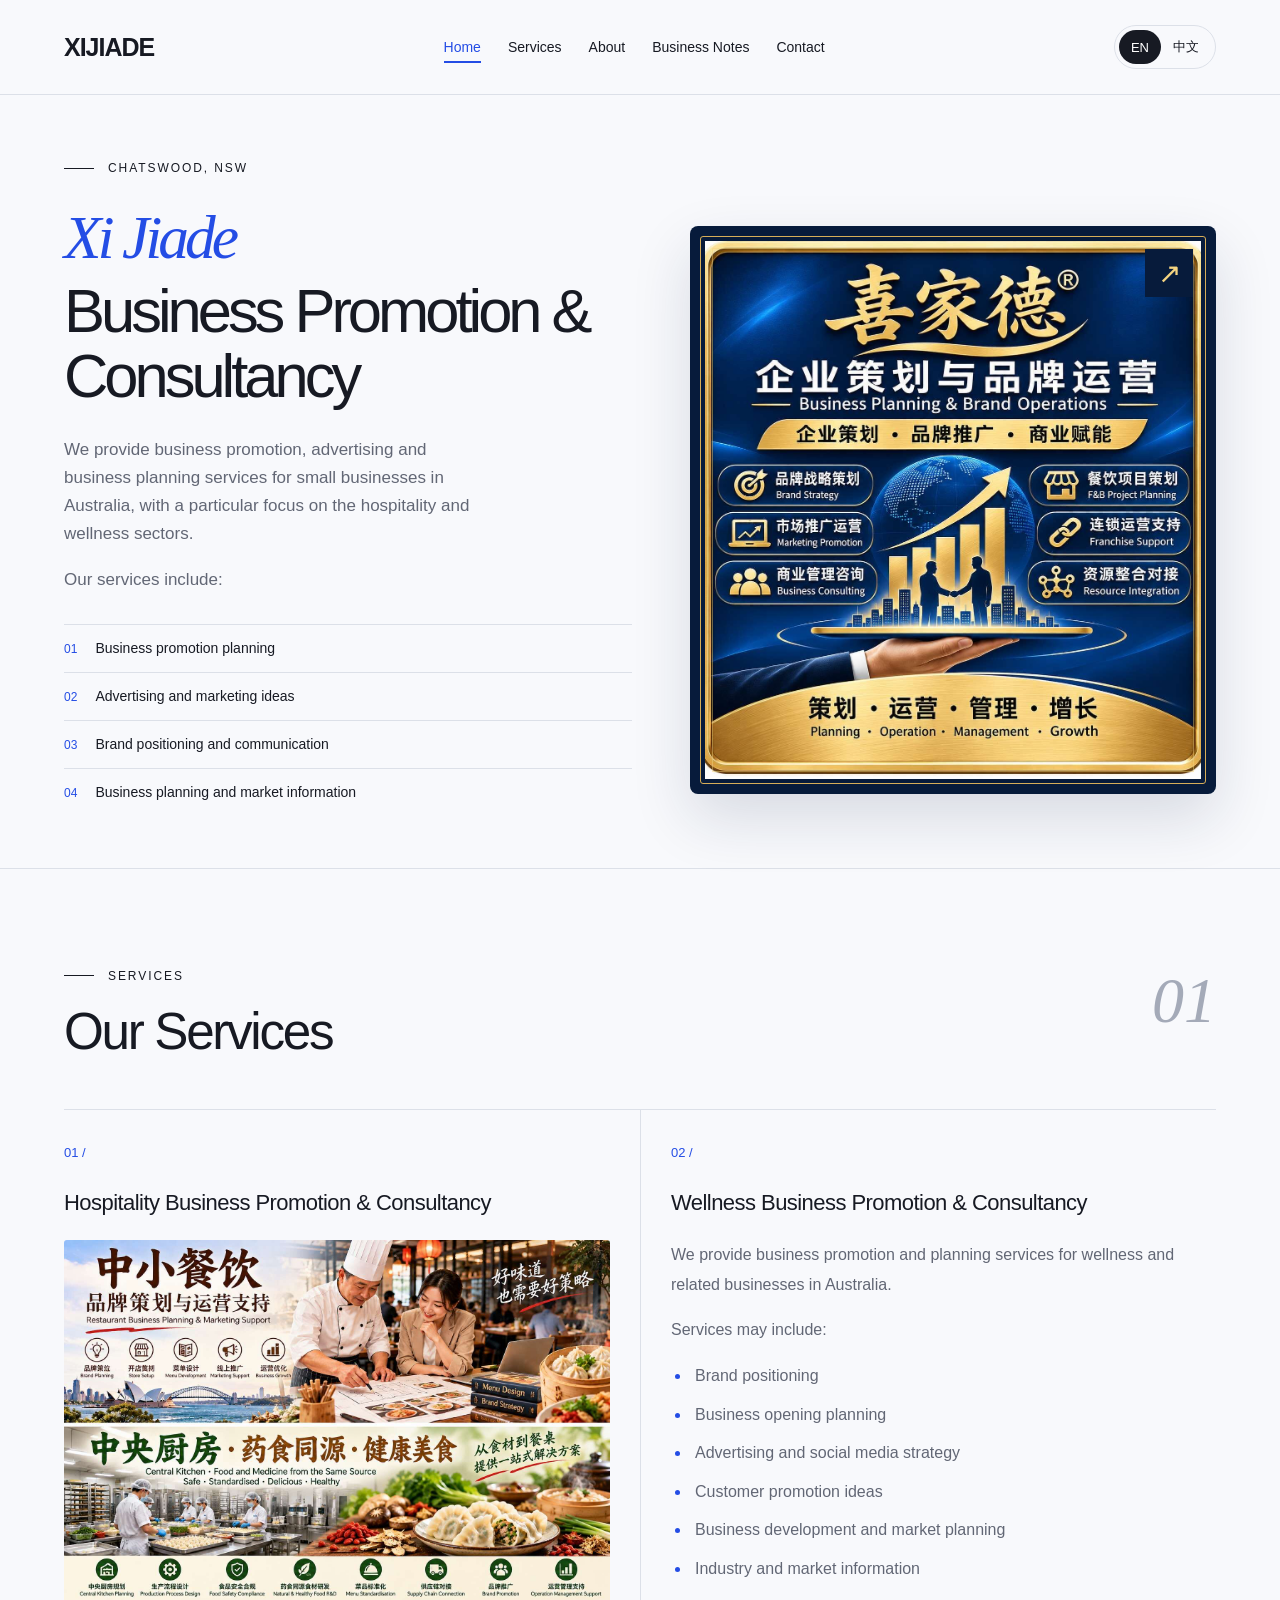
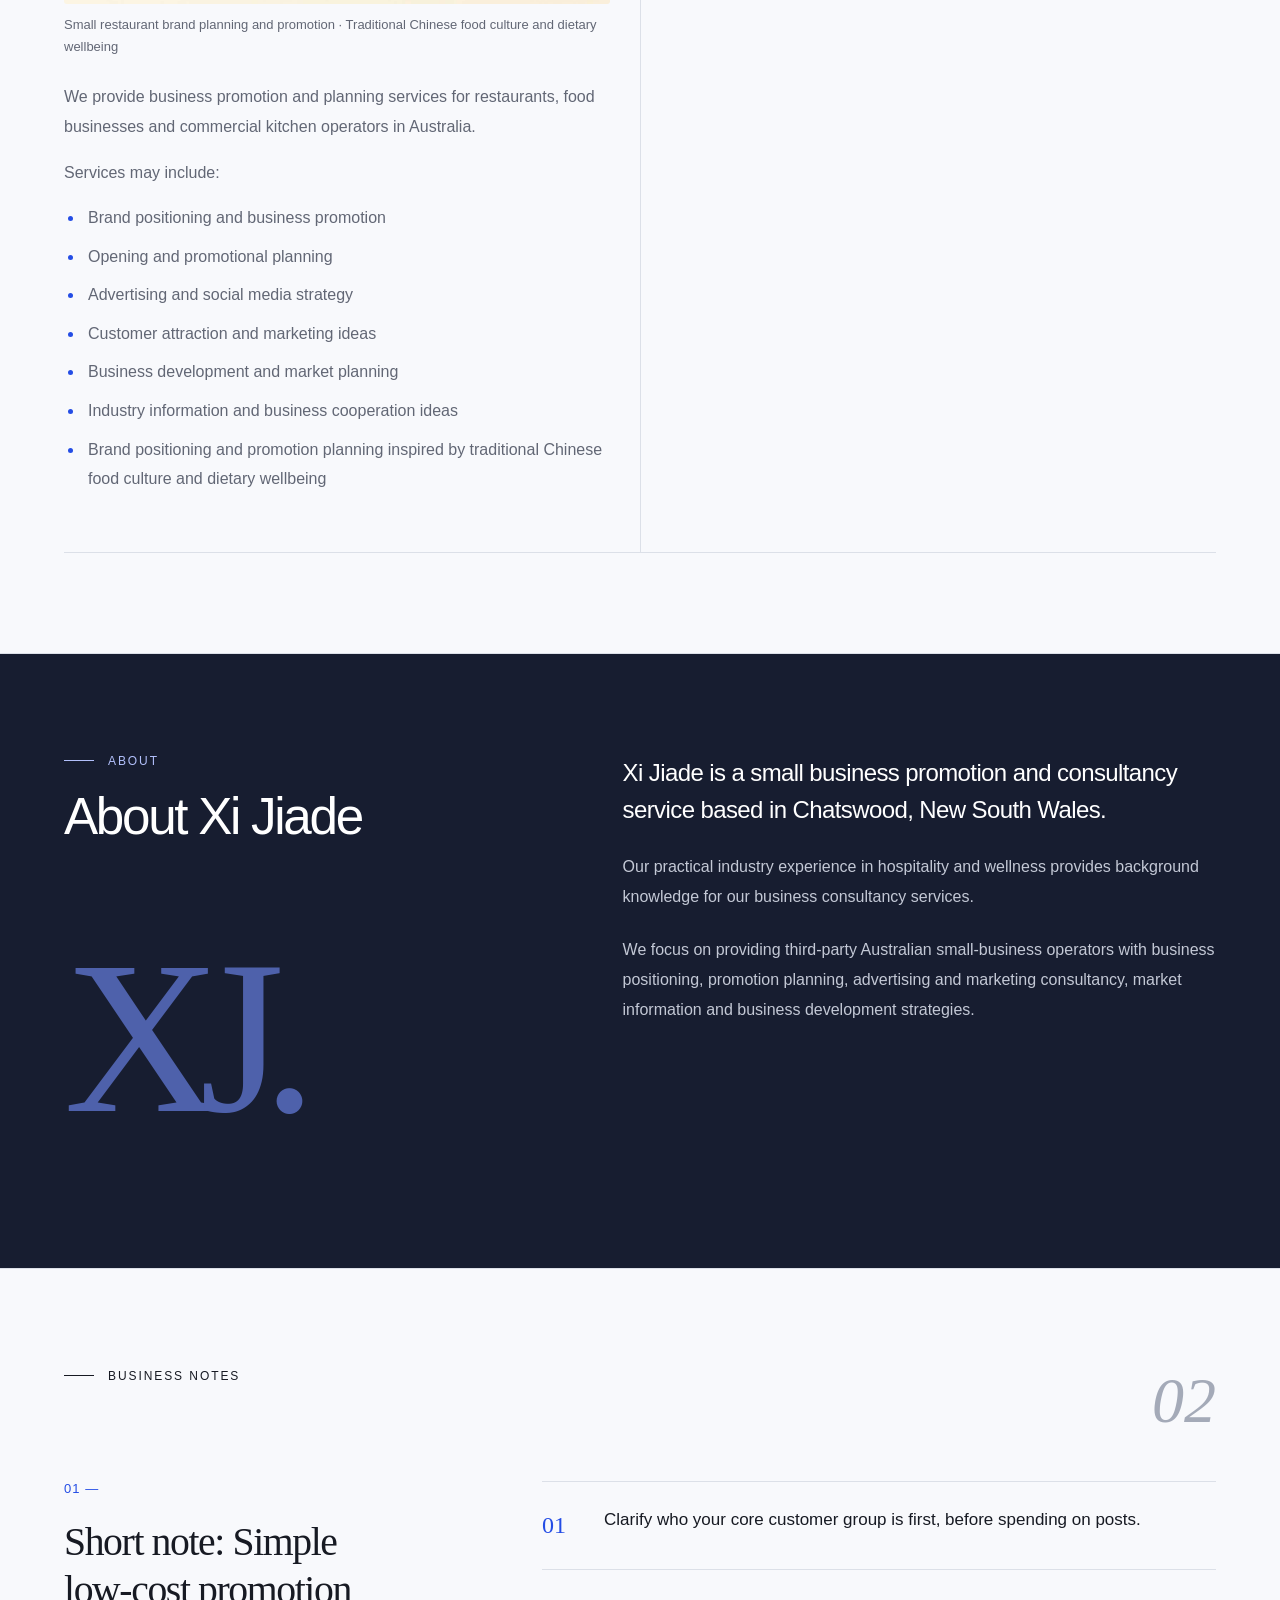
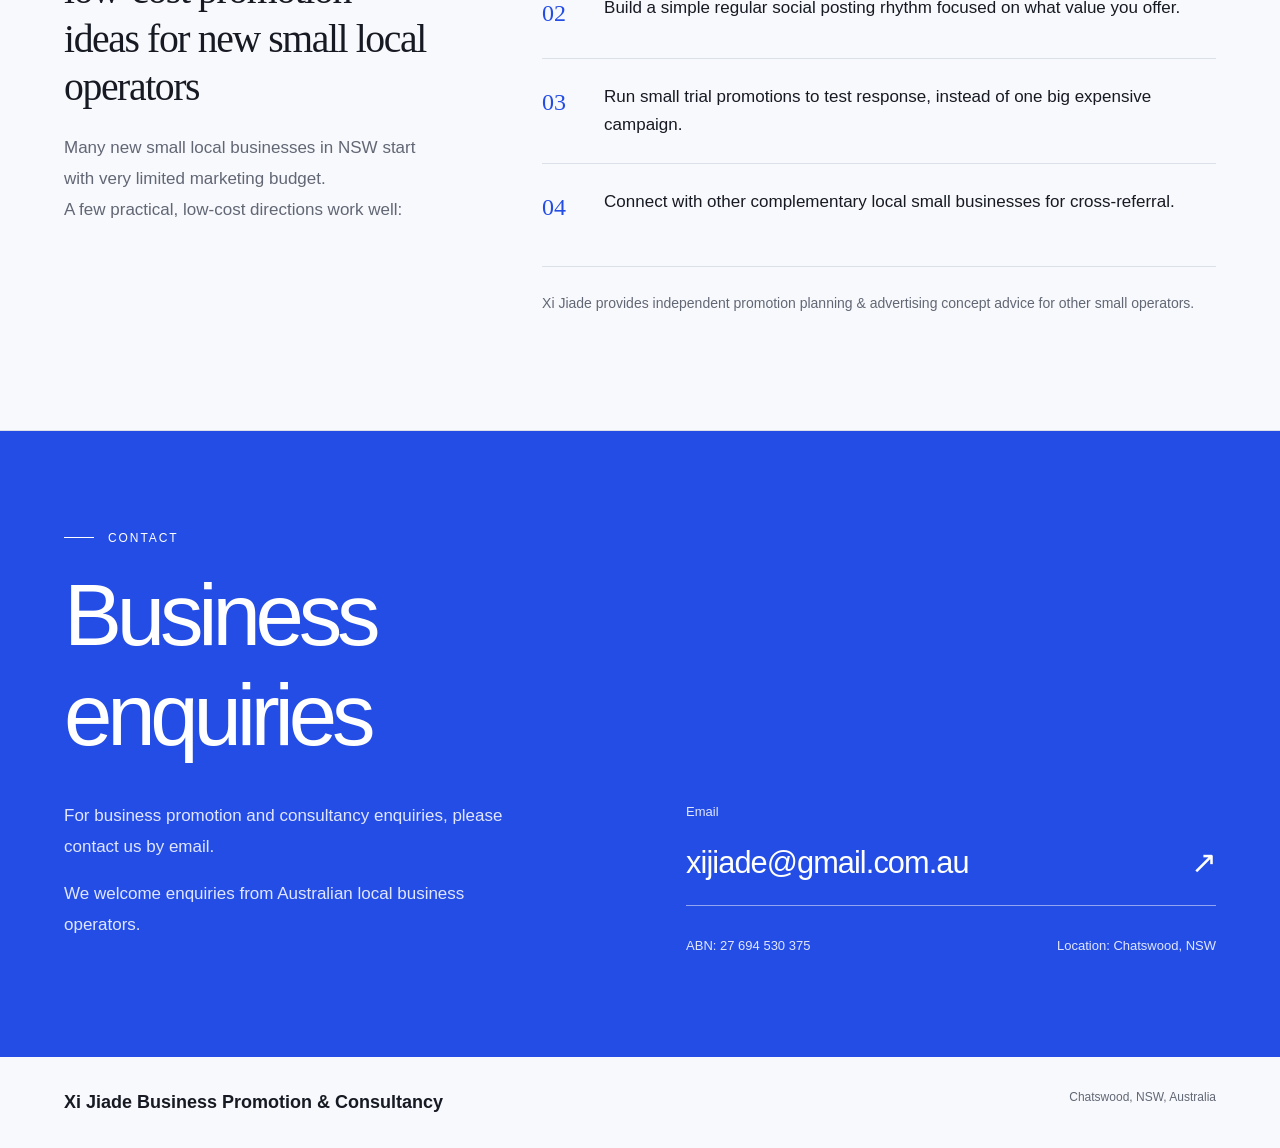
